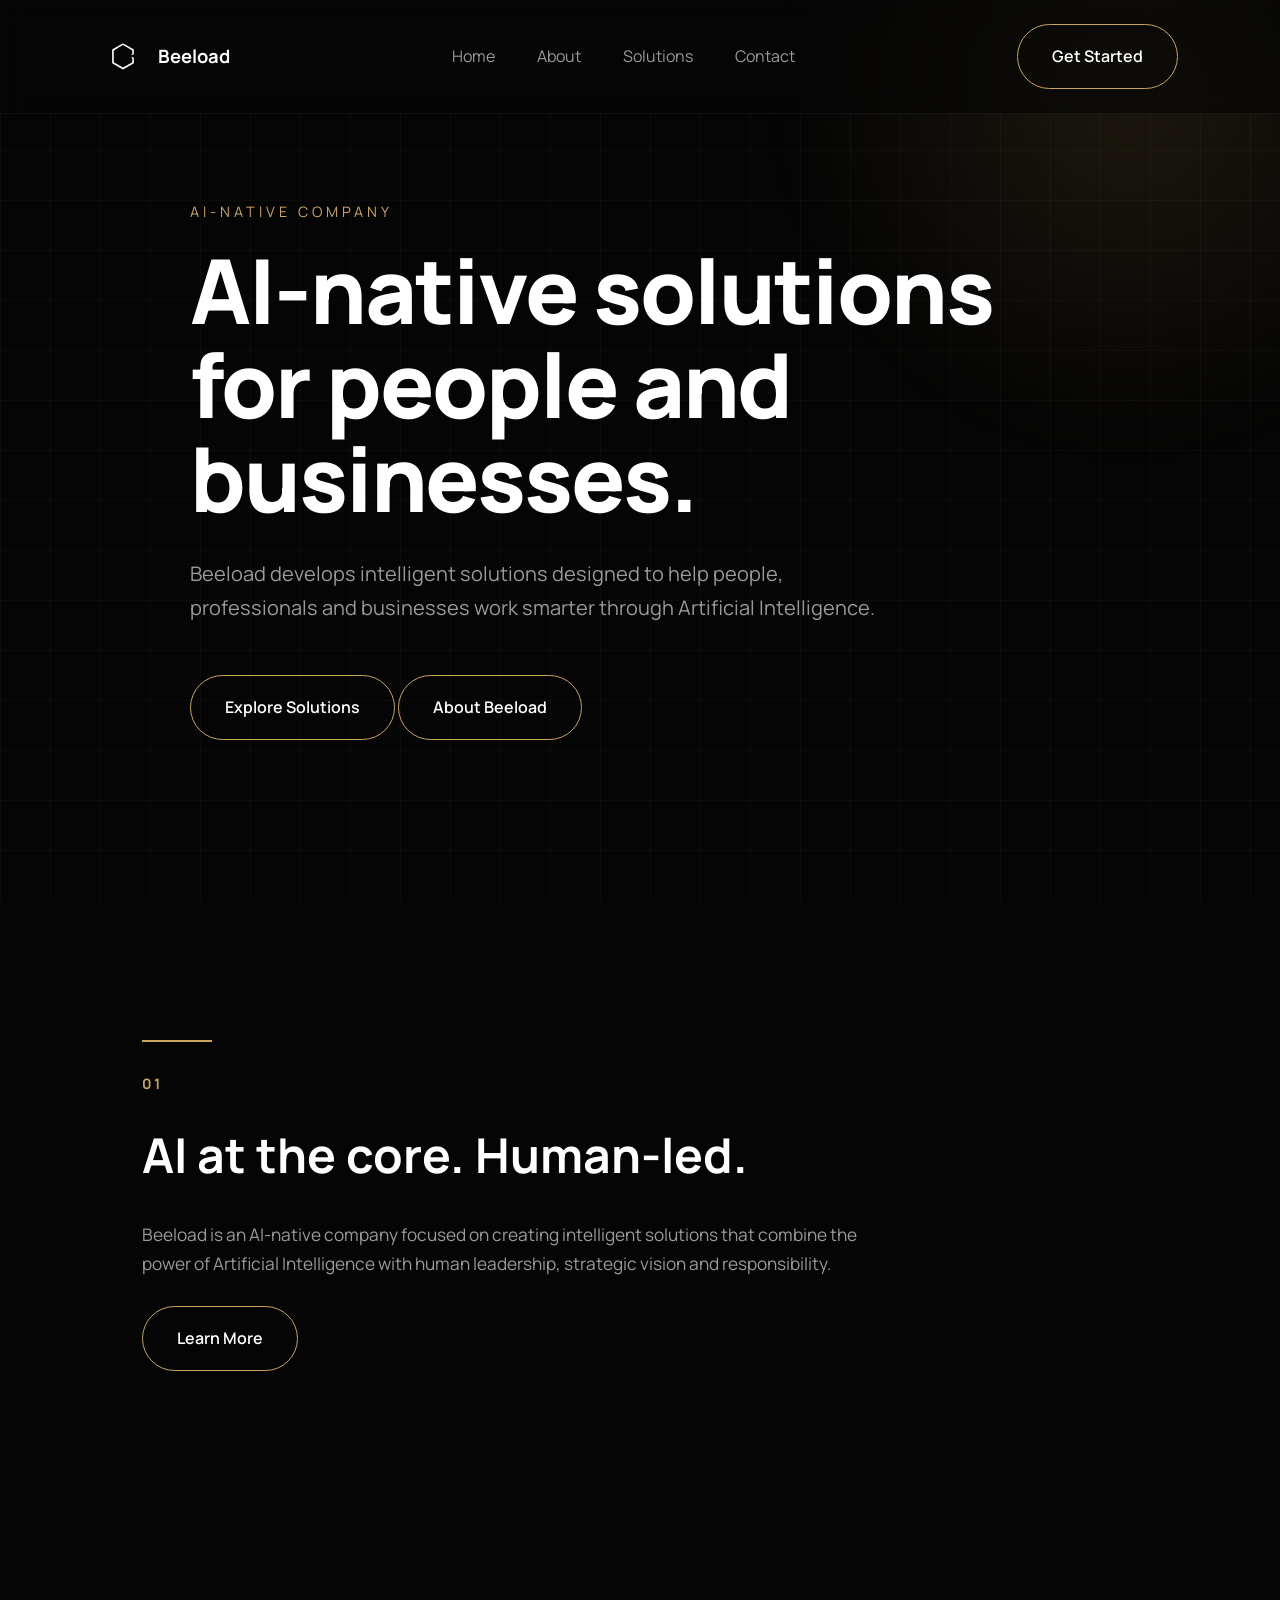
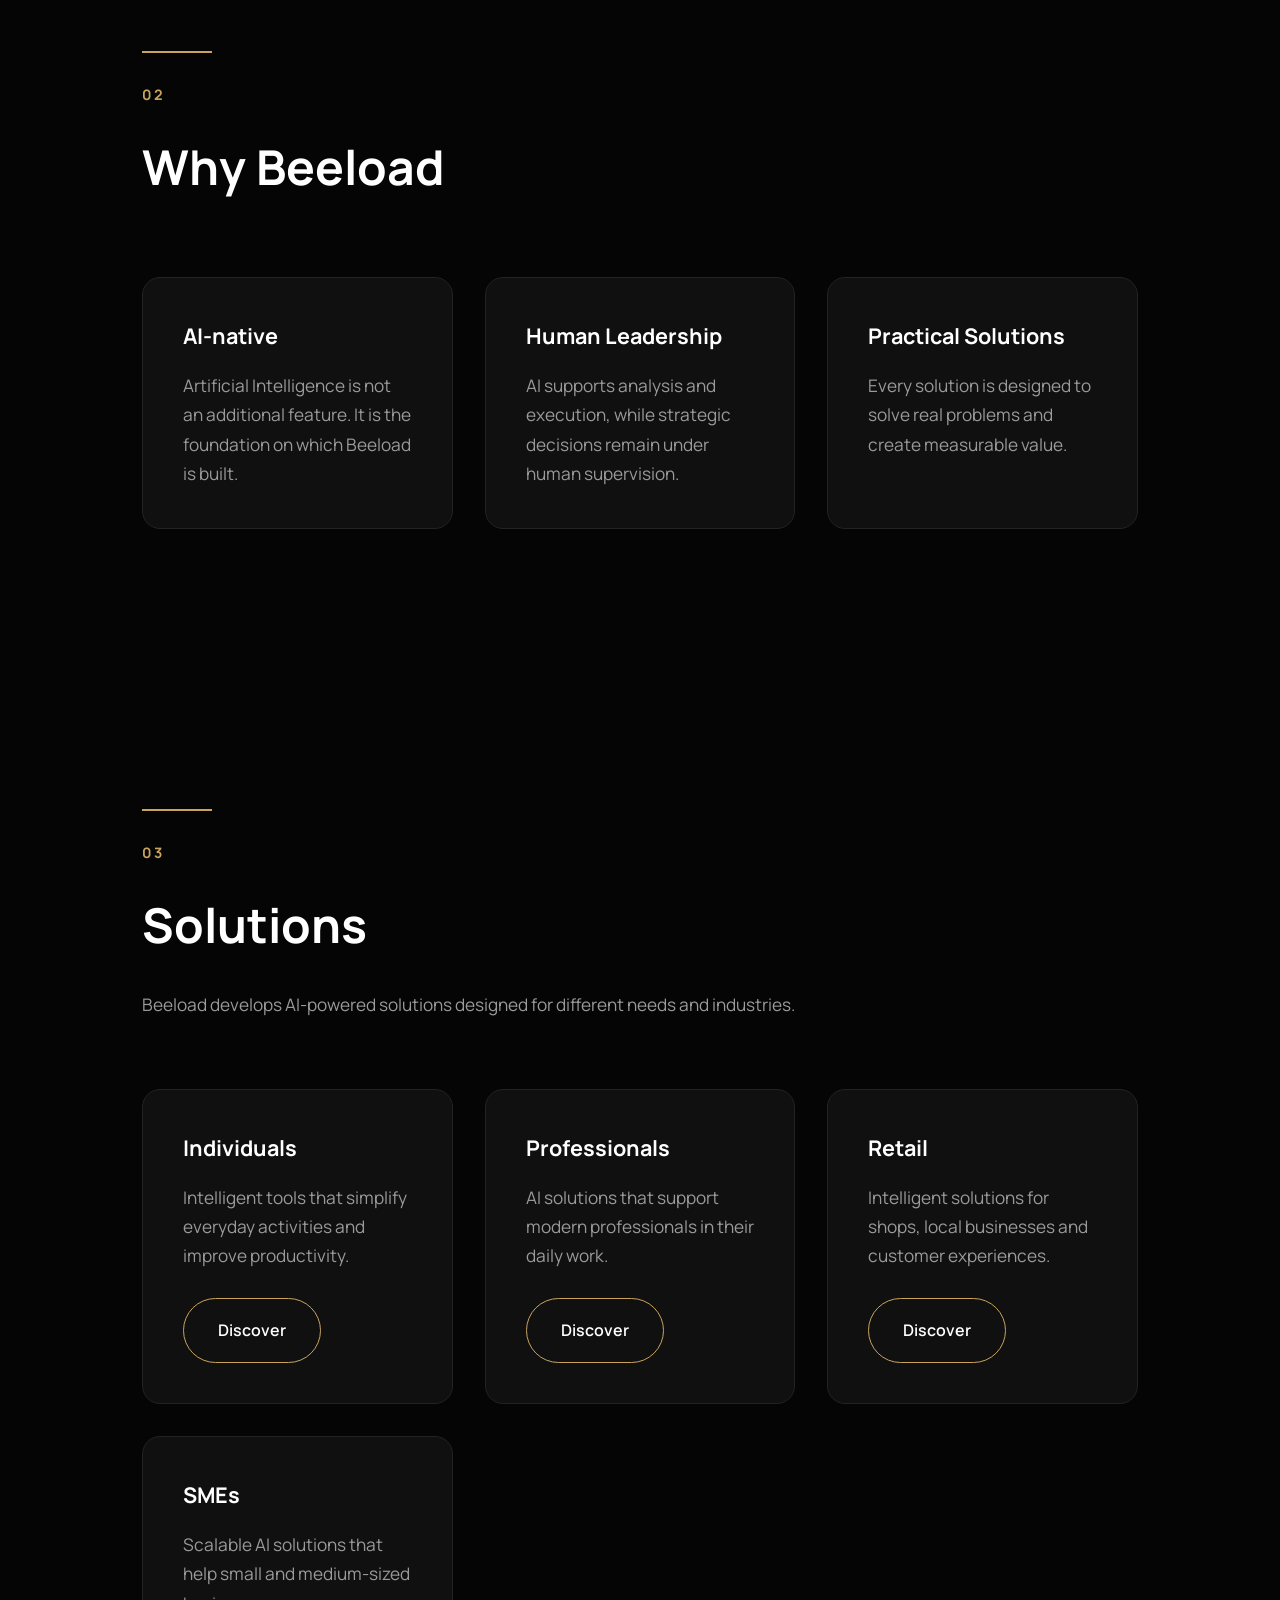
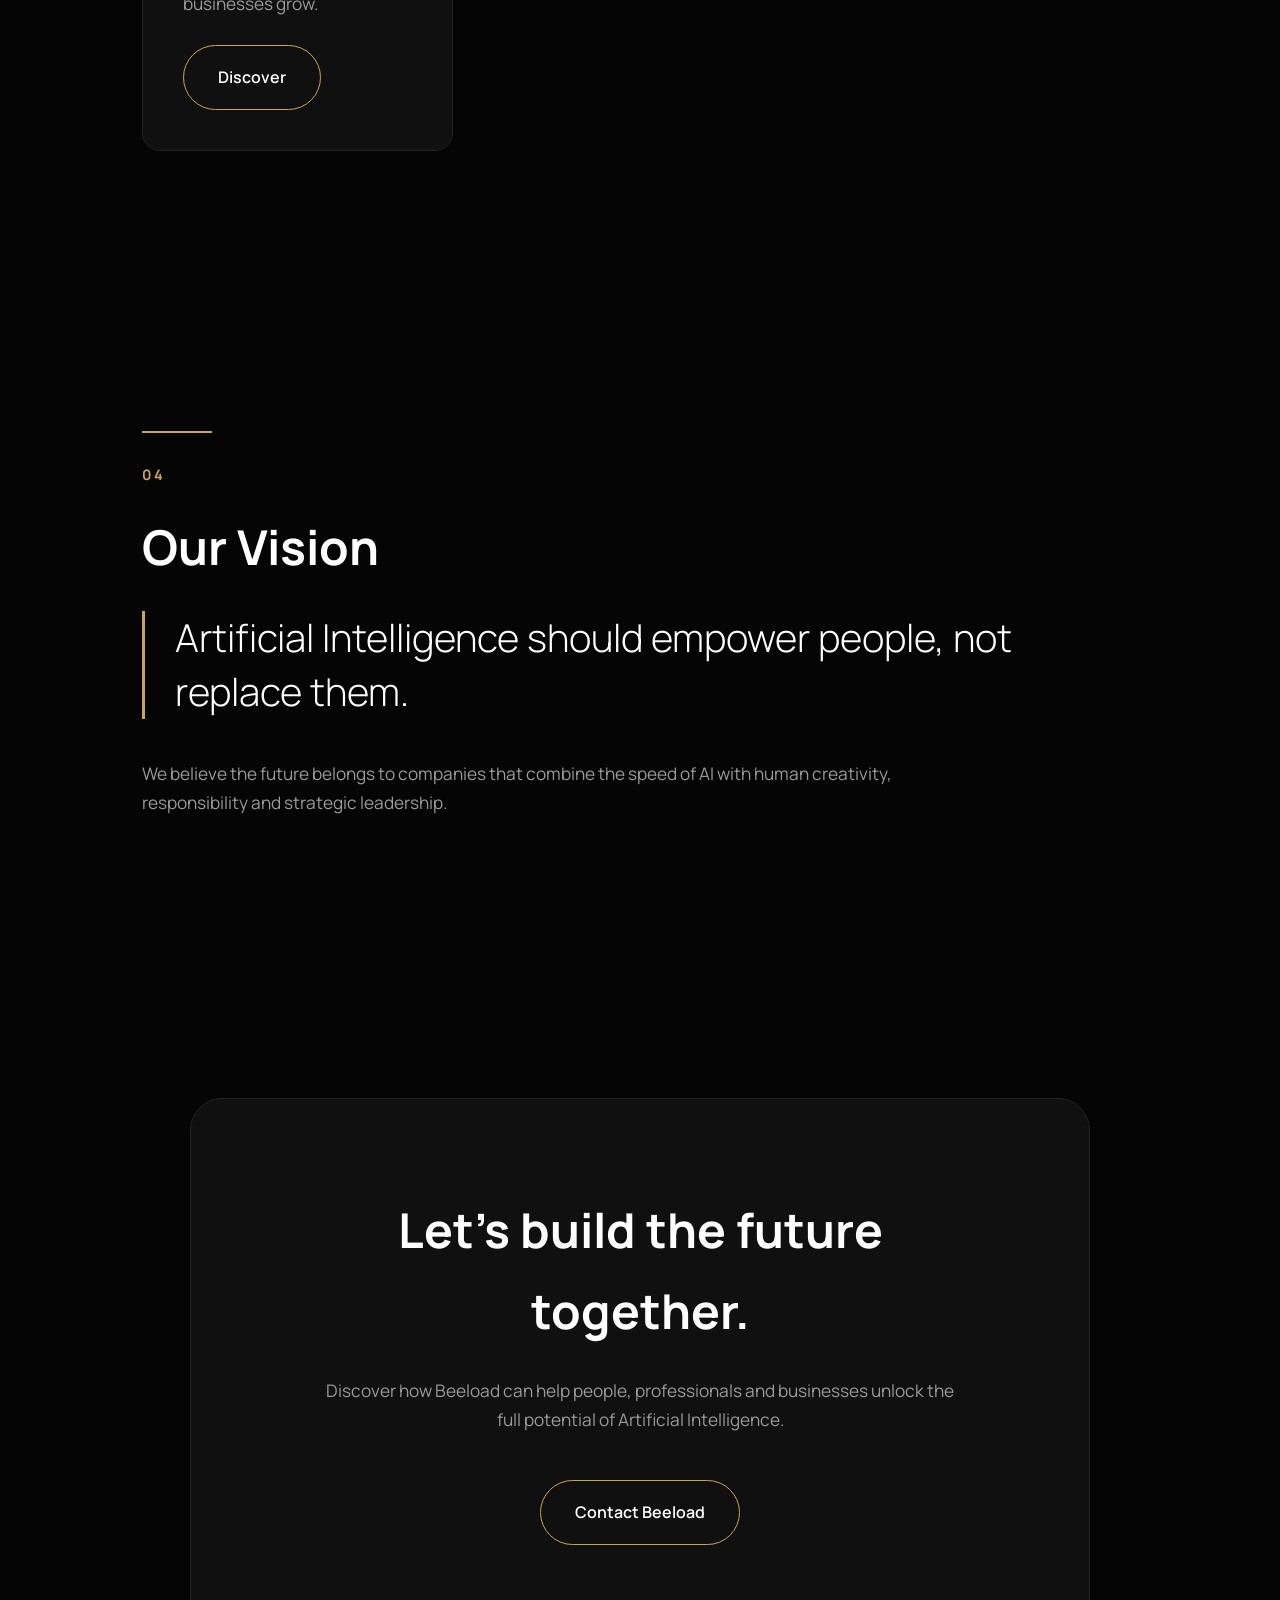
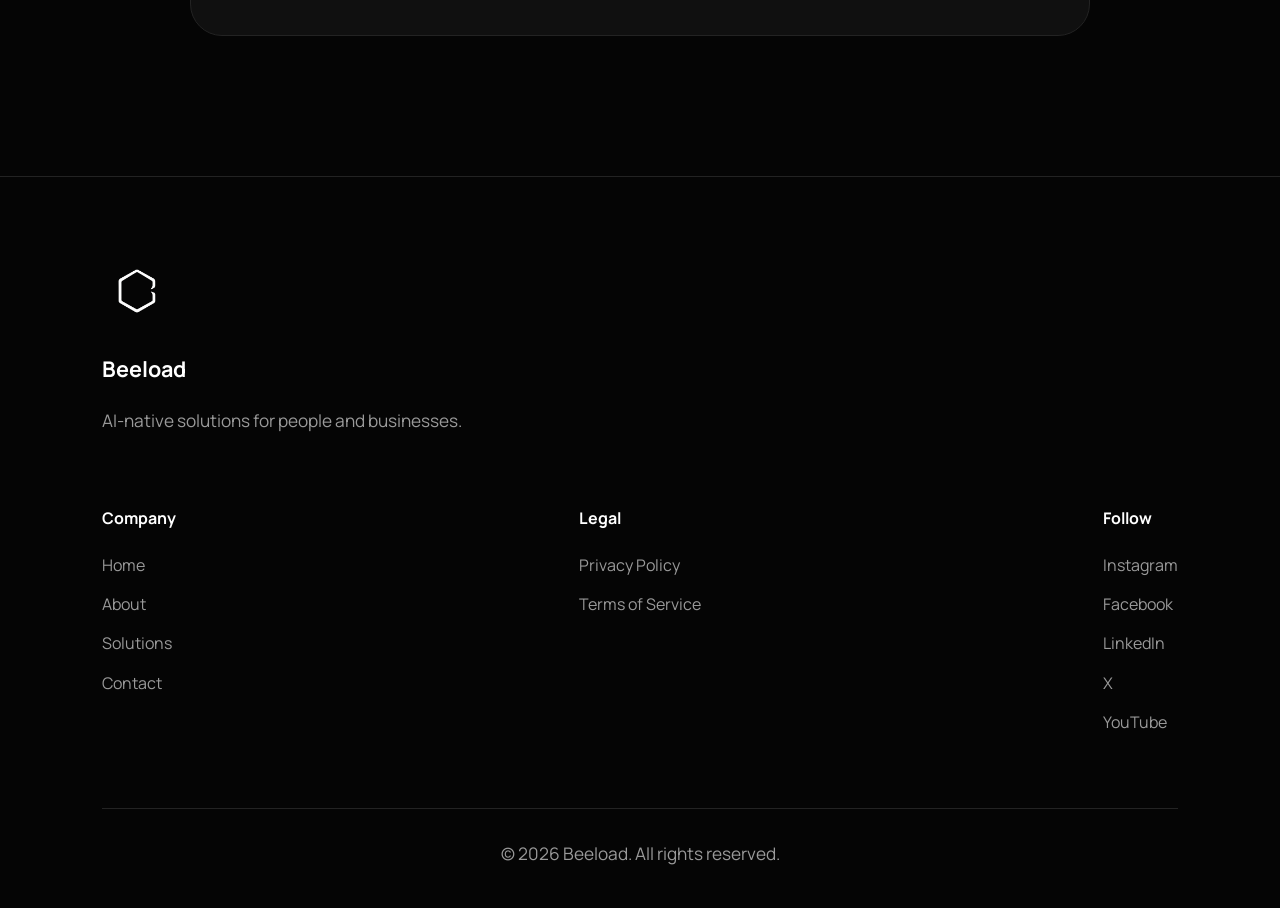
==== index.html @ d4ace478 "Update index.html" ====
<!DOCTYPE html>
<html lang="en">

<head>

<meta charset="UTF-8">

<meta
name="viewport"
content="width=device-width, initial-scale=1.0">

<title>Beeload | AI-native Solutions</title>

<meta
name="description"
content="Beeload is an AI-native company creating intelligent solutions for people and businesses.">

<meta
name="keywords"
content="AI, Artificial Intelligence, Beeload, AI-native, Business, Automation">

<meta
name="author"
content="Beeload">

<meta
name="theme-color"
content="#050505">

<meta
property="og:title"
content="Beeload">

<meta
property="og:description"
content="AI-native solutions for people and businesses.">

<meta
property="og:image"
content="assets/social-preview.png">

<meta
property="og:type"
content="website">

<meta
property="og:url"
content="https://beeload.github.io">

<link
rel="icon"
href="assets/favicon.ico">

<link
rel="apple-touch-icon"
href="assets/apple-touch-icon.png">

<link
rel="manifest"
href="manifest.json">

<link
rel="preconnect"
href="https://fonts.googleapis.com">

<link
rel="preconnect"
href="https://fonts.gstatic.com"
crossorigin>

<link
href="https://fonts.googleapis.com/css2?family=Manrope:wght@300;400;500;600;700;800&display=swap"
rel="stylesheet">

<link
rel="stylesheet"
href="style.css">

</head>

<body>

<div class="background-grid"></div>

<div class="background-glow"></div>

<header>

<nav class="navbar">

<a
href="index.html"
class="brand">

<img
src="assets/logo.png"
alt="Beeload Logo">

<span>Beeload</span>

</a>

<ul class="nav-links">

<li><a href="index.html">Home</a></li>

<li><a href="about.html">About</a></li>

<li><a href="solutions.html">Solutions</a></li>

<li><a href="contact.html">Contact</a></li>

</ul>

<a
href="contact.html"
class="button">

Get Started

</a>

</nav>

</header>

<main>

<section class="hero">

<div class="hero-content">

<p class="eyebrow">

AI-NATIVE COMPANY

</p>

<h1>

AI-native solutions
for people and businesses.

</h1>

<p class="hero-text">

Beeload develops intelligent solutions designed to help people,
professionals and businesses work smarter through Artificial
Intelligence.

</p>

<div class="hero-buttons">

<a
href="solutions.html"
class="button">

Explore Solutions

</a>

<a
href="about.html"
class="button secondary">

About Beeload

</a>

</div>

</div>

</section>

<!-- ===================================================== -->
<!-- ABOUT PREVIEW -->
<!-- ===================================================== -->

<section class="section">

    <div class="section-divider"></div>

    <span class="section-number">

        01

    </span>

    <h2>

        AI at the core.
        Human-led.

    </h2>

    <p>

        Beeload is an AI-native company focused on creating
        intelligent solutions that combine the power of
        Artificial Intelligence with human leadership,
        strategic vision and responsibility.

    </p>

    <br>

    <a
    href="about.html"
    class="button">

        Learn More

    </a>

</section>

<!-- ===================================================== -->
<!-- WHY BEELOAD -->
<!-- ===================================================== -->

<section class="section">

    <div class="section-divider"></div>

    <span class="section-number">

        02

    </span>

    <h2>

        Why Beeload

    </h2>

    <div class="cards">

        <article class="card">

            <h3>

                AI-native

            </h3>

            <p>

                Artificial Intelligence is not an additional
                feature.

                It is the foundation on which Beeload
                is built.

            </p>

        </article>

        <article class="card">

            <h3>

                Human Leadership

            </h3>

            <p>

                AI supports analysis and execution,
                while strategic decisions remain under
                human supervision.

            </p>

        </article>

        <article class="card">

            <h3>

                Practical Solutions

            </h3>

            <p>

                Every solution is designed to solve
                real problems and create measurable
                value.

            </p>

        </article>

    </div>

</section>

<!-- ===================================================== -->
<!-- SOLUTIONS -->
<!-- ===================================================== -->

<section class="section">

    <div class="section-divider"></div>

    <span class="section-number">

        03

    </span>

    <h2>

        Solutions

    </h2>

    <p>

        Beeload develops AI-powered solutions designed
        for different needs and industries.

    </p>

    <div class="cards">

        <article class="card">

            <h3>

                Individuals

            </h3>

            <p>

                Intelligent tools that simplify everyday
                activities and improve productivity.

            </p>

            <br>

            <a
            href="solutions.html"
            class="button">

                Discover

            </a>

        </article>

        <article class="card">

            <h3>

                Professionals

            </h3>

            <p>

                AI solutions that support modern
                professionals in their daily work.

            </p>

            <br>

            <a
            href="solutions.html"
            class="button">

                Discover

            </a>

        </article>

        <article class="card">

            <h3>

                Retail

            </h3>

            <p>

                Intelligent solutions for shops,
                local businesses and customer
                experiences.

            </p>

            <br>

            <a
            href="solutions.html"
            class="button">

                Discover

            </a>

        </article>

        <article class="card">

            <h3>

                SMEs

            </h3>

            <p>

                Scalable AI solutions that help
                small and medium-sized businesses
                grow.

            </p>

            <br>

            <a
            href="solutions.html"
            class="button">

                Discover

            </a>

        </article>

    </div>

</section>

<!-- ===================================================== -->
<!-- VISION -->
<!-- ===================================================== -->

<section class="section">

    <div class="section-divider"></div>

    <span class="section-number">
        04
    </span>

    <h2>
        Our Vision
    </h2>

    <blockquote>

        Artificial Intelligence should empower people,
        not replace them.

    </blockquote>

    <p style="margin-top:40px;">

        We believe the future belongs to companies that combine
        the speed of AI with human creativity, responsibility
        and strategic leadership.

    </p>

</section>

<!-- ===================================================== -->
<!-- CALL TO ACTION -->
<!-- ===================================================== -->

<section class="cta">

    <h2>

        Let's build the future together.

    </h2>

    <p>

        Discover how Beeload can help people,
        professionals and businesses unlock
        the full potential of Artificial Intelligence.

    </p>

    <a
    href="contact.html"
    class="button">

        Contact Beeload

    </a>

</section>

</main>

<!-- ===================================================== -->
<!-- FOOTER -->
<!-- ===================================================== -->

<footer class="footer">

    <div class="footer-brand">

        <img
        src="assets/logo.png"
        alt="Beeload Logo">

        <h3>

            Beeload

        </h3>

        <p>

            AI-native solutions for people and businesses.

        </p>

    </div>

    <div class="footer-links">

        <div>

            <h4>

                Company

            </h4>

            <a href="index.html">Home</a>

            <a href="about.html">About</a>

            <a href="solutions.html">Solutions</a>

            <a href="contact.html">Contact</a>

        </div>

        <div>

            <h4>

                Legal

            </h4>

            <a href="privacy.html">Privacy Policy</a>

            <a href="terms.html">Terms of Service</a>

        </div>

        <div>

            <h4>

                Follow

            </h4>

            <a href="#" target="_blank" rel="noopener noreferrer">Instagram</a>

            <a href="#" target="_blank" rel="noopener noreferrer">Facebook</a>

            <a href="#" target="_blank" rel="noopener noreferrer">LinkedIn</a>

            <a href="#" target="_blank" rel="noopener noreferrer">X</a>

            <a href="#" target="_blank" rel="noopener noreferrer">YouTube</a>

        </div>

    </div>

    <div class="footer-bottom">

        <p>

            © 2026 Beeload. All rights reserved.

        </p>

    </div>

</footer>

<script src="script.js"></script>

</body>

</html>
---- style.css ----
/* =======================================================
   BEELOAD WEBSITE 1.0
   Official Stylesheet
======================================================= */

/* =======================================================
   RESET
======================================================= */

*{
    margin:0;
    padding:0;
    box-sizing:border-box;
}

html{
    scroll-behavior:smooth;
}

body{

    background:#050505;

    color:#FFFFFF;

    font-family:'Manrope',sans-serif;

    overflow-x:hidden;

    line-height:1.7;

}

/* =======================================================
   BRAND COLORS
======================================================= */

:root{

    --black:#050505;

    --surface:#101010;

    --border:#232323;

    --white:#FFFFFF;

    --gray:#9A9A9A;

    --gold:#C8A45D;

    --radius:18px;

    --transition:.35s ease;

    --max-width:1200px;

}

/* =======================================================
   TYPOGRAPHY
======================================================= */

h1{

    font-size:clamp(3rem,7vw,5.8rem);

    line-height:1.05;

    font-weight:800;

    letter-spacing:-2px;

}

h2{

    font-size:clamp(2rem,5vw,3rem);

    margin-bottom:24px;

    font-weight:700;

}

h3{

    font-size:1.35rem;

    margin-bottom:16px;

}

p{

    color:var(--gray);

    font-size:1.08rem;

}

/* =======================================================
   LINKS
======================================================= */

a{

    text-decoration:none;

    color:inherit;

}

/* =======================================================
   IMAGES
======================================================= */

img{

    display:block;

    max-width:100%;

}

/* =======================================================
   BACKGROUND
======================================================= */

.background-grid{

    position:fixed;

    inset:0;

    background-image:

        linear-gradient(rgba(255,255,255,.03) 1px, transparent 1px),

        linear-gradient(90deg, rgba(255,255,255,.03) 1px, transparent 1px);

    background-size:50px 50px;

    z-index:-2;

}

.background-glow{

    position:fixed;

    width:700px;

    height:700px;

    border-radius:50%;

    background:radial-gradient(circle,
    rgba(200,164,93,.12) 0%,
    transparent 70%);

    top:-250px;

    right:-200px;

    z-index:-1;

    filter:blur(30px);

}

/* =======================================================
   NAVBAR
======================================================= */

.navbar{

    position:fixed;

    top:0;

    left:0;

    width:100%;

    display:flex;

    justify-content:space-between;

    align-items:center;

    padding:24px 8%;

    backdrop-filter:blur(14px);

    background:rgba(5,5,5,.60);

    border-bottom:1px solid rgba(255,255,255,.05);

    z-index:999;

}

.brand{

    display:flex;

    align-items:center;

    gap:14px;

    font-size:1.15rem;

    font-weight:700;

}

.brand img{

    width:42px;

}

.nav-links{

    display:flex;

    list-style:none;

    gap:42px;

}

.nav-links a{

    color:var(--gray);

    transition:var(--transition);

}

.nav-links a:hover{

    color:var(--gold);

}

.menu-toggle{

    display:none;

}

/* =======================================================
   HERO
======================================================= */

.hero{

    min-height:100vh;

    display:flex;

    justify-content:center;

    align-items:center;

    padding:160px 8% 120px;

}

.hero-content{

    width:100%;

    max-width:900px;

}

.hero-logo{

    width:110px;

    margin-bottom:45px;

}

.eyebrow{

    color:var(--gold);

    letter-spacing:4px;

    text-transform:uppercase;

    font-size:.9rem;

    margin-bottom:18px;

}

.hero h1{

    max-width:900px;

    margin-bottom:32px;

}

.hero-text{

    max-width:700px;

    font-size:1.25rem;

    margin-bottom:50px;

}

.button{

    display:inline-flex;

    align-items:center;

    justify-content:center;

    padding:18px 34px;

    border:1px solid var(--gold);

    border-radius:999px;

    color:var(--white);

    font-weight:600;

    transition:var(--transition);

}

.button:hover{

    background:var(--gold);

    color:var(--black);

}

/* =======================================================
   MAIN
======================================================= */

main{

    width:100%;

}

/* =======================================================
   SECTIONS
======================================================= */

.section{

    max-width:var(--max-width);

    margin:0 auto;

    padding:140px 8%;

}

.section-divider{

    width:70px;

    height:2px;

    background:var(--gold);

    margin-bottom:28px;

}

.section-number{

    display:inline-block;

    color:var(--gold);

    font-size:.9rem;

    font-weight:700;

    letter-spacing:3px;

    margin-bottom:18px;

}

.section p{

    max-width:760px;

}

/* =======================================================
   CARDS
======================================================= */

.cards{

    display:grid;

    grid-template-columns:repeat(auto-fit,minmax(260px,1fr));

    gap:32px;

    margin-top:70px;

}

.card{

    background:var(--surface);

    border:1px solid var(--border);

    border-radius:var(--radius);

    padding:40px;

    transition:var(--transition);

}

.card:hover{

    transform:translateY(-8px);

    border-color:var(--gold);

    box-shadow:0 20px 45px rgba(0,0,0,.35);

}

.card h3{

    color:var(--white);

}

.card p{

    color:var(--gray);

}

/* =======================================================
   BLOCKQUOTE
======================================================= */

blockquote{

    font-size:clamp(1.8rem,3vw,2.8rem);

    font-weight:300;

    color:var(--white);

    line-height:1.4;

    max-width:900px;

    border-left:3px solid var(--gold);

    padding-left:30px;

}

/* =======================================================
   CTA
======================================================= */

.cta{

    max-width:900px;

    margin:140px auto;

    text-align:center;

    padding:90px 8%;

    background:var(--surface);

    border:1px solid var(--border);

    border-radius:32px;

}

.cta h2{

    margin-bottom:24px;

}

.cta p{

    margin:0 auto 45px;

    max-width:650px;

}

/* =======================================================
   FOOTER
======================================================= */

.footer{

    margin-top:120px;

    border-top:1px solid var(--border);

    padding:80px 8% 40px;

}

.footer-brand{

    max-width:420px;

}

.footer-brand img{

    width:70px;

    margin-bottom:24px;

}

.footer-brand h3{

    margin-bottom:18px;

}

.footer-links{

    display:flex;

    justify-content:space-between;

    gap:60px;

    margin-top:70px;

    flex-wrap:wrap;

}

.footer-links div{

    display:flex;

    flex-direction:column;

}

.footer-links h4{

    color:var(--white);

    margin-bottom:20px;

}

.footer-links a{

    color:var(--gray);

    margin-bottom:12px;

    transition:var(--transition);

}

.footer-links a:hover{

    color:var(--gold);

}

.footer-bottom{

    border-top:1px solid var(--border);

    margin-top:60px;

    padding-top:30px;

    text-align:center;

}

.footer-bottom p{

    color:var(--gray);

}

/* =======================================================
   ANIMATIONS
======================================================= */

@keyframes fadeUp{

    from{

        opacity:0;
        transform:translateY(40px);

    }

    to{

        opacity:1;
        transform:translateY(0);

    }

}

.hero-content,
.section,
.cta,
.footer{

    animation:fadeUp .9s ease both;

}

/* =======================================================
   SCROLLBAR
======================================================= */

::-webkit-scrollbar{

    width:10px;

}

::-webkit-scrollbar-track{

    background:var(--black);

}

::-webkit-scrollbar-thumb{

    background:var(--border);

    border-radius:20px;

}

::-webkit-scrollbar-thumb:hover{

    background:var(--gold);

}

/* =======================================================
   TEXT SELECTION
======================================================= */

::selection{

    background:var(--gold);
    color:var(--black);

}

/* =======================================================
   FOCUS
======================================================= */

a:focus,
button:focus{

    outline:2px solid var(--gold);
    outline-offset:4px;

}

/* =======================================================
   RESPONSIVE
======================================================= */

@media (max-width:992px){

    .navbar{

        padding:20px 6%;

    }

    .hero{

        padding:140px 6% 100px;

    }

    .section{

        padding:110px 6%;

    }

    .cards{

        grid-template-columns:1fr 1fr;

    }

}

@media (max-width:768px){

    .menu-toggle{

        display:block;

        background:none;

        border:none;

        color:var(--white);

        font-size:2rem;

        cursor:pointer;

    }

    .nav-links{

        display:none;

    }

    .hero{

        text-align:center;

    }

    .hero-logo{

        margin:0 auto 40px;

    }

    .hero-text{

        margin-left:auto;
        margin-right:auto;

    }

    .cards{

        grid-template-columns:1fr;

    }

    .footer-links{

        flex-direction:column;

        gap:40px;

    }

}

@media (max-width:480px){

    h1{

        letter-spacing:-1px;

    }

    .button{

        width:100%;

    }

    .cta{

        padding:60px 8%;

        border-radius:22px;

    }

}

/*

.hidden{
    opacity:0;
    transform:translateY(40px);
    transition:all .8s ease;
}

.visible{
    opacity:1;
    transform:translateY(0);
}

.nav-links a.active{
    color:#C8A45D;
}

@media (max-width:768px){

    .nav-links.open{
        display:flex;
        flex-direction:column;
        position:absolute;
        top:80px;
        right:24px;
        background:#101010;
        border:1px solid #232323;
        border-radius:16px;
        padding:20px;
        gap:16px;
        min-width:180px;
    }

} =======================================================
   END OF FILE
======================================================= */
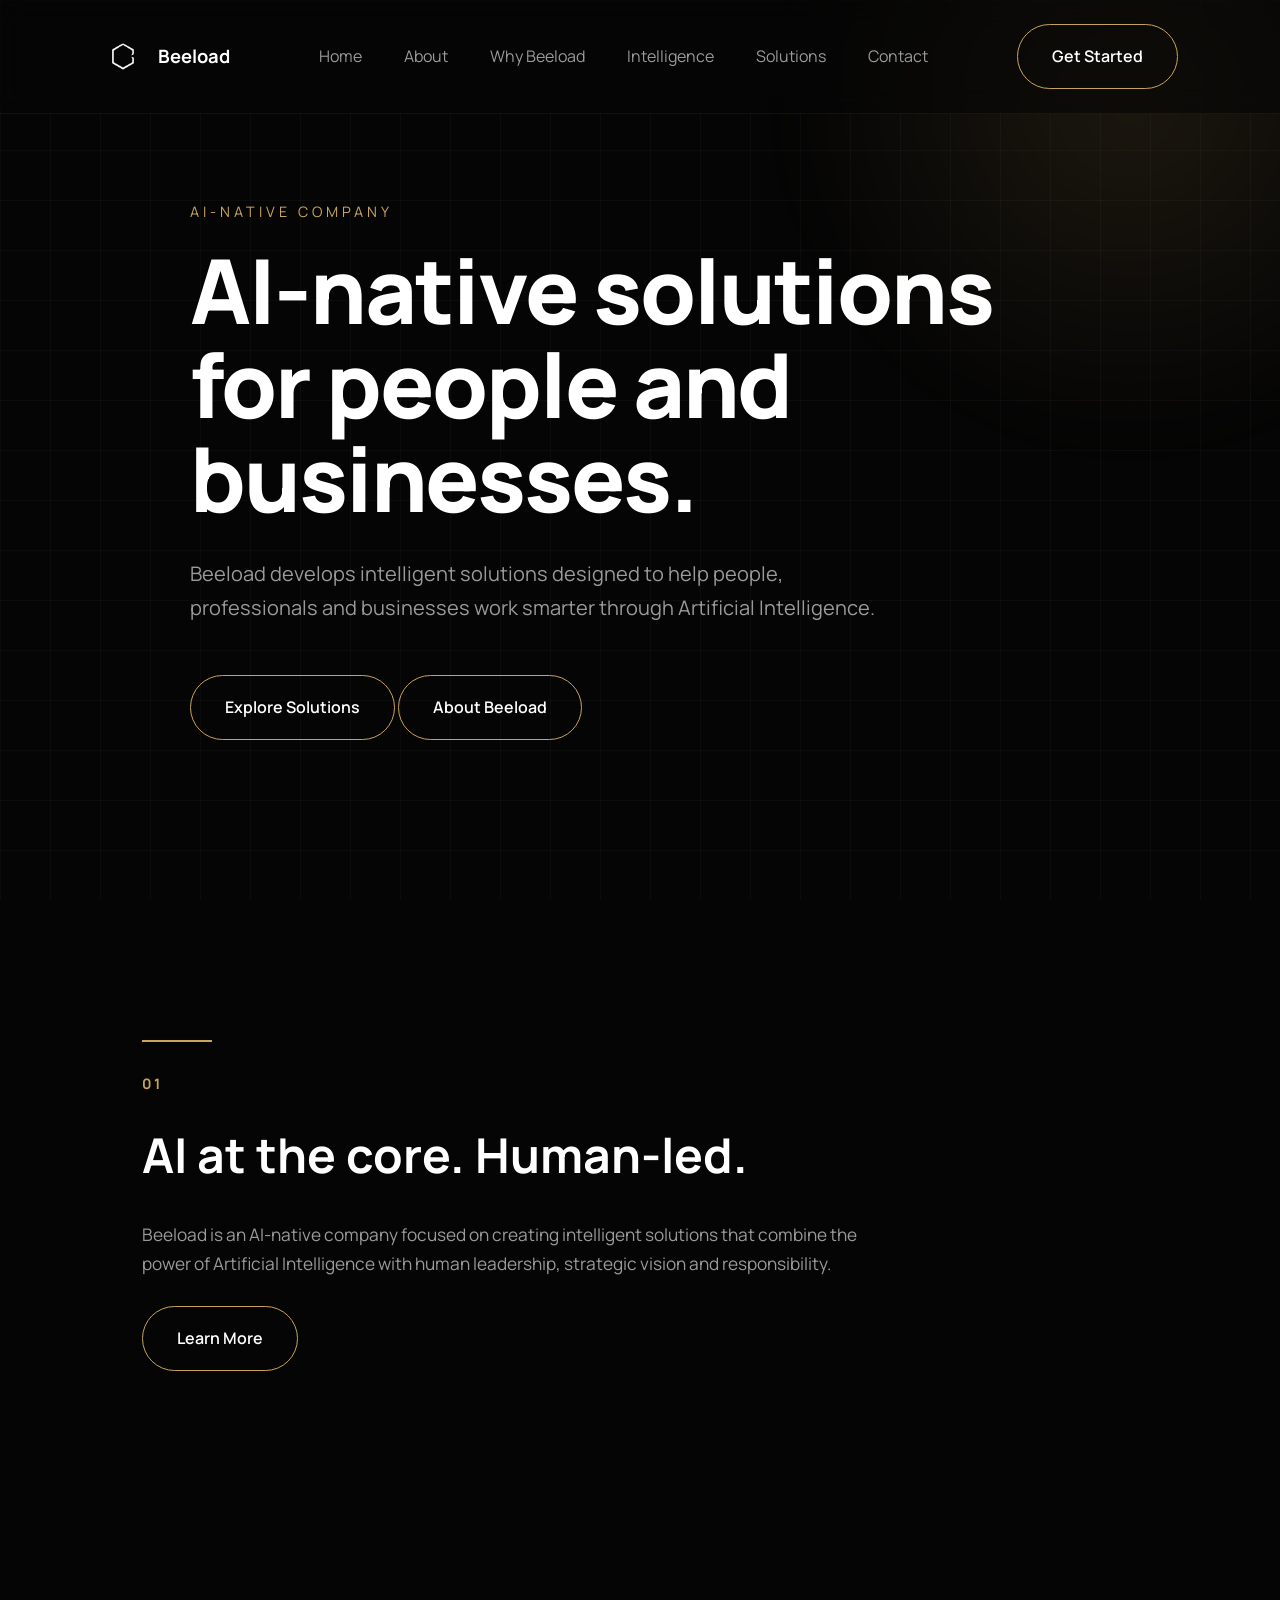
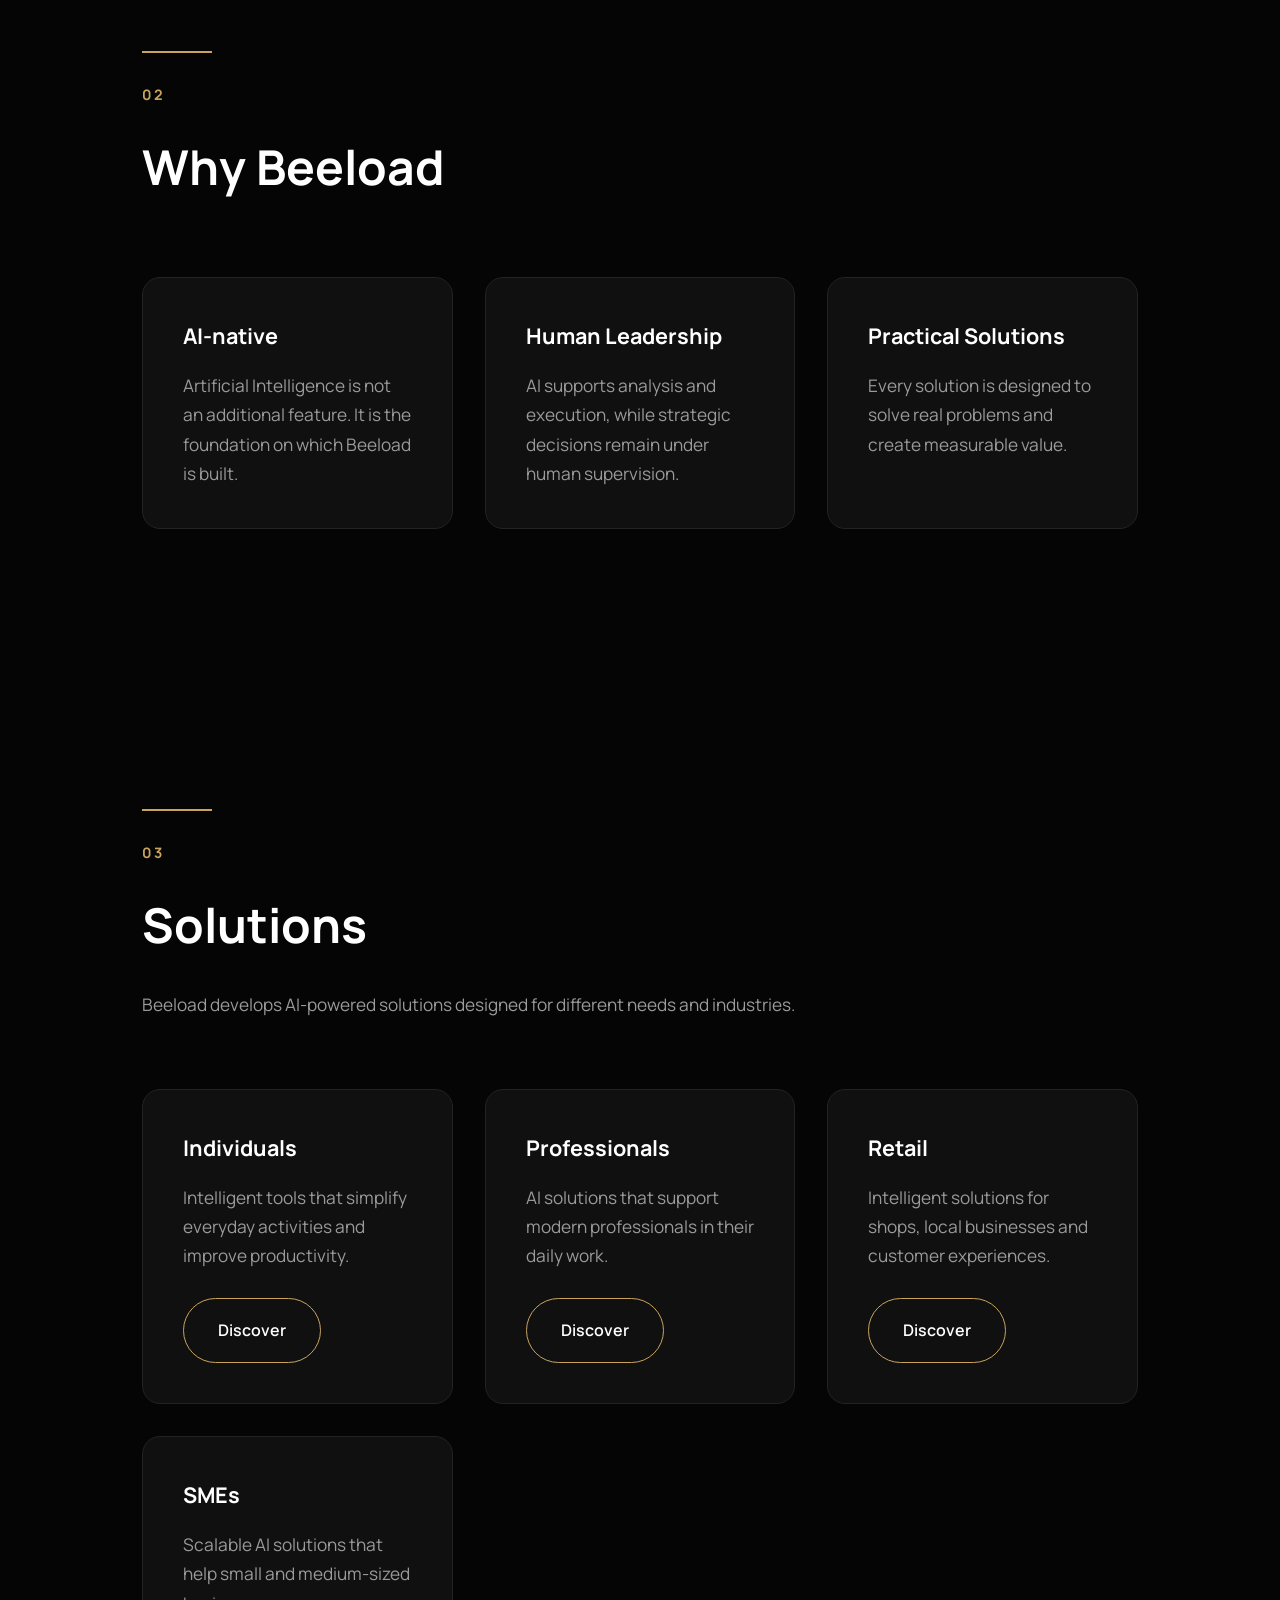
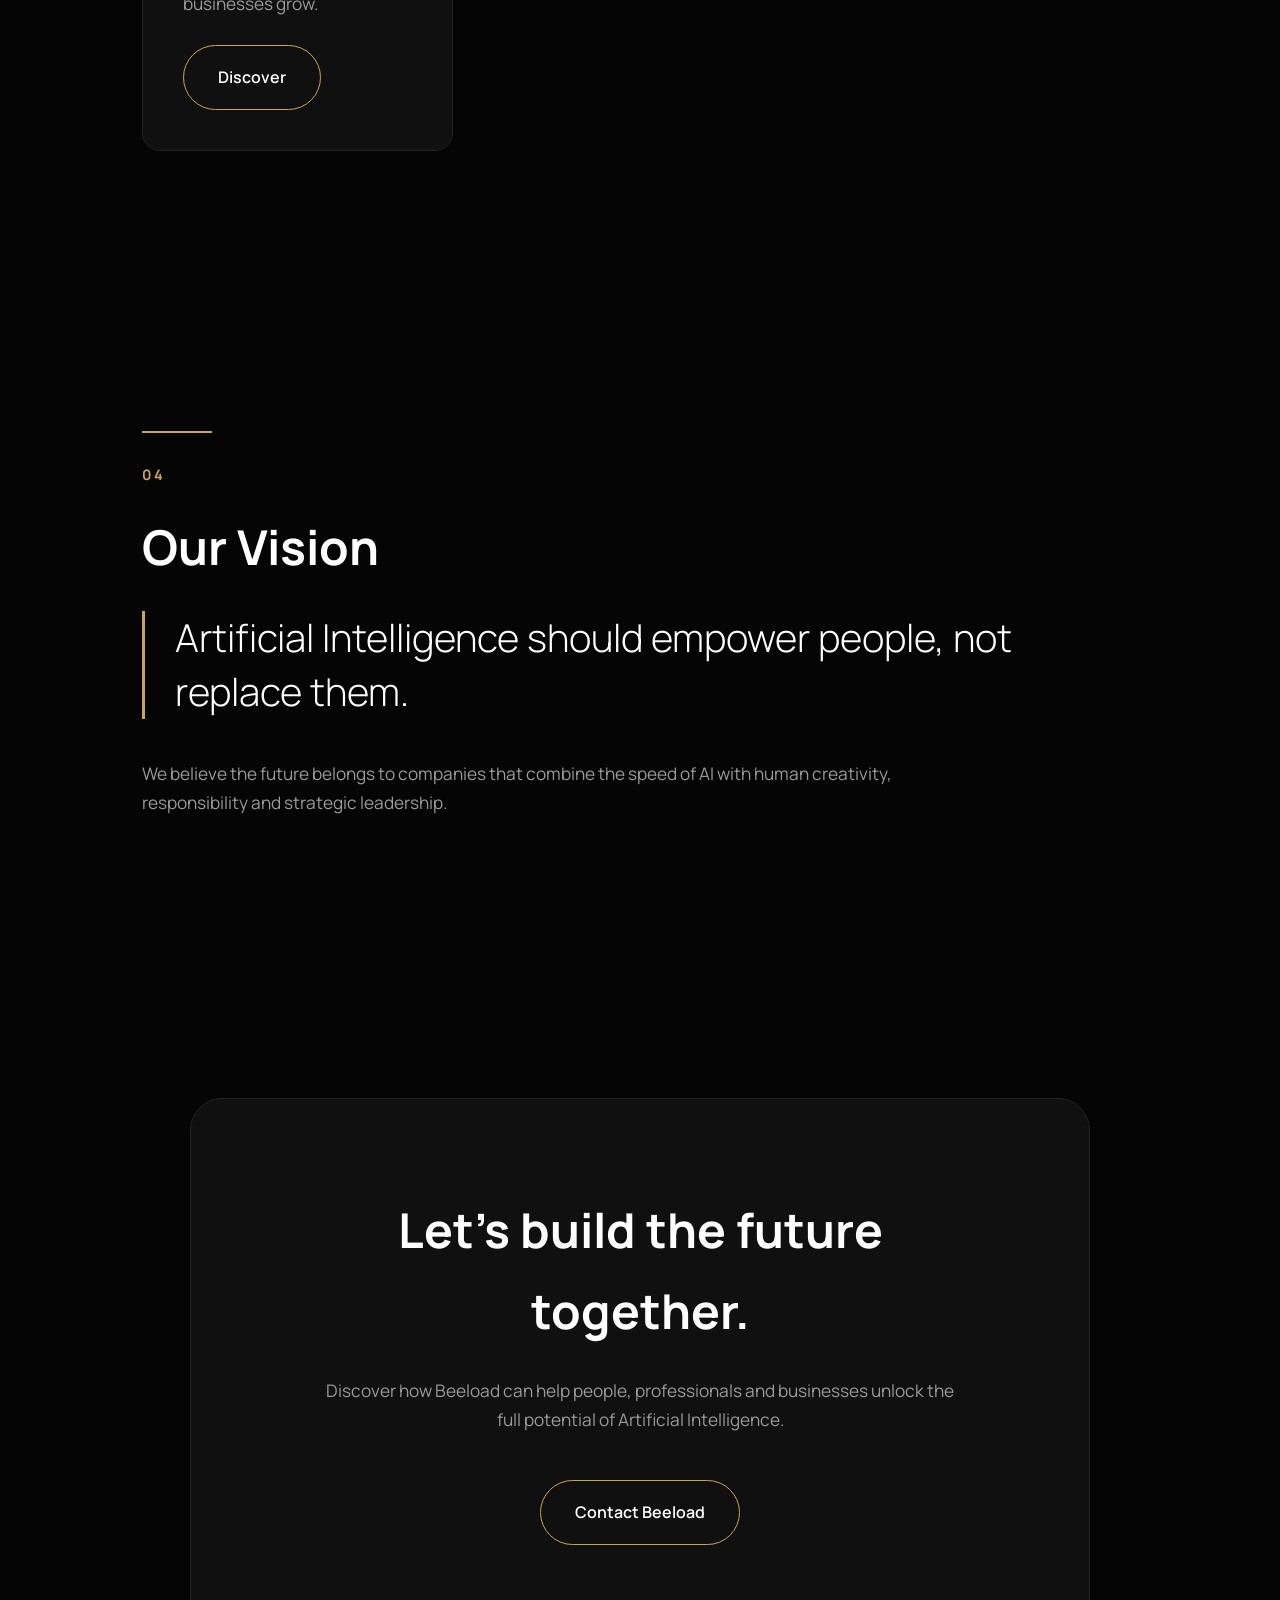
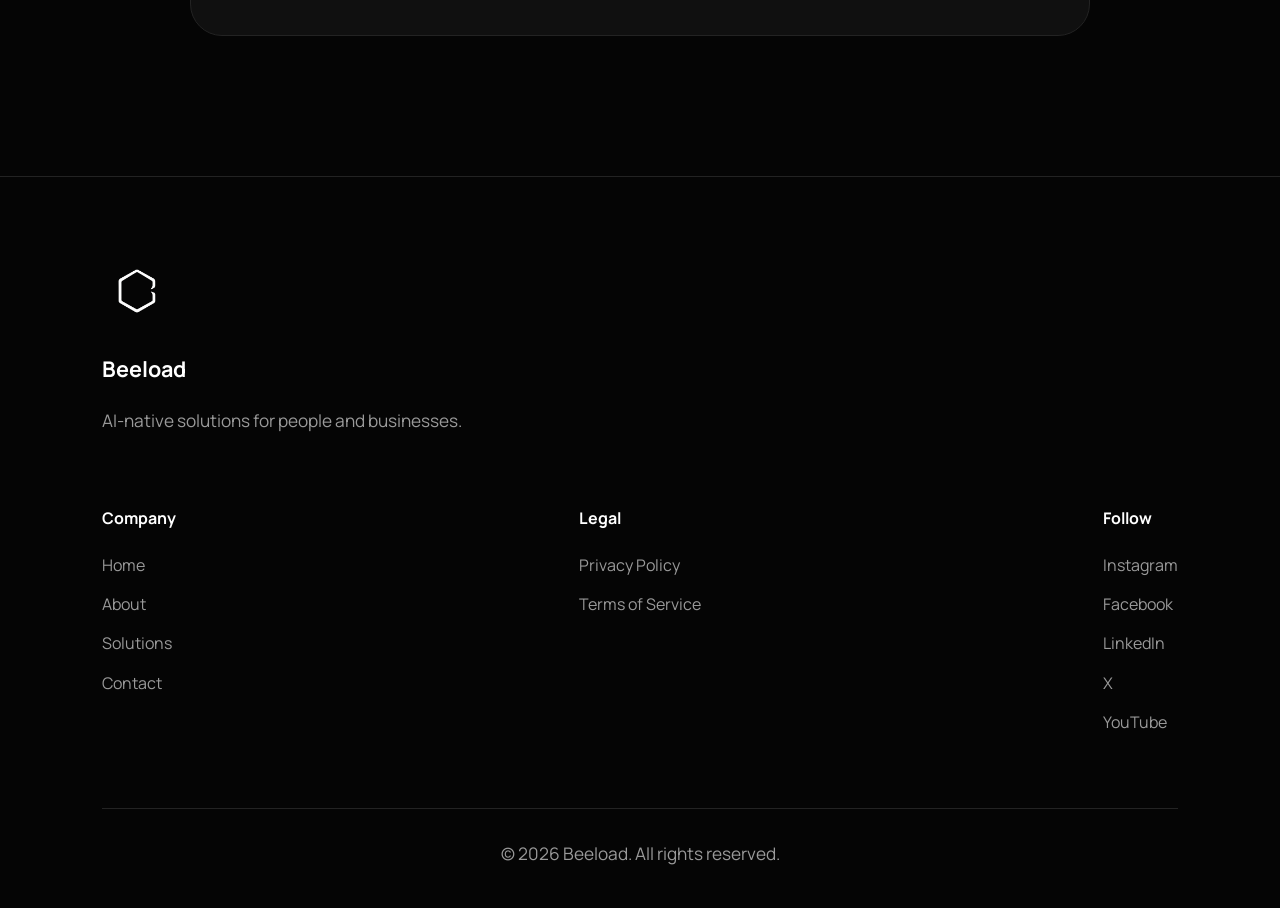
==== commit b02632e3: "Update index.html" ====
--- a/index.html
+++ b/index.html
@@ -102,9 +102,13 @@
 
 <ul class="nav-links">
 
-<li><a href="index.html">Home</a></li>
+<li><a href="index.html" class="active">Home</a></li>
 
 <li><a href="about.html">About</a></li>
+
+<li><a href="why-beeload.html">Why Beeload</a></li>
+
+<li><a href="intelligence.html">Intelligence</a></li>
 
 <li><a href="solutions.html">Solutions</a></li>
 
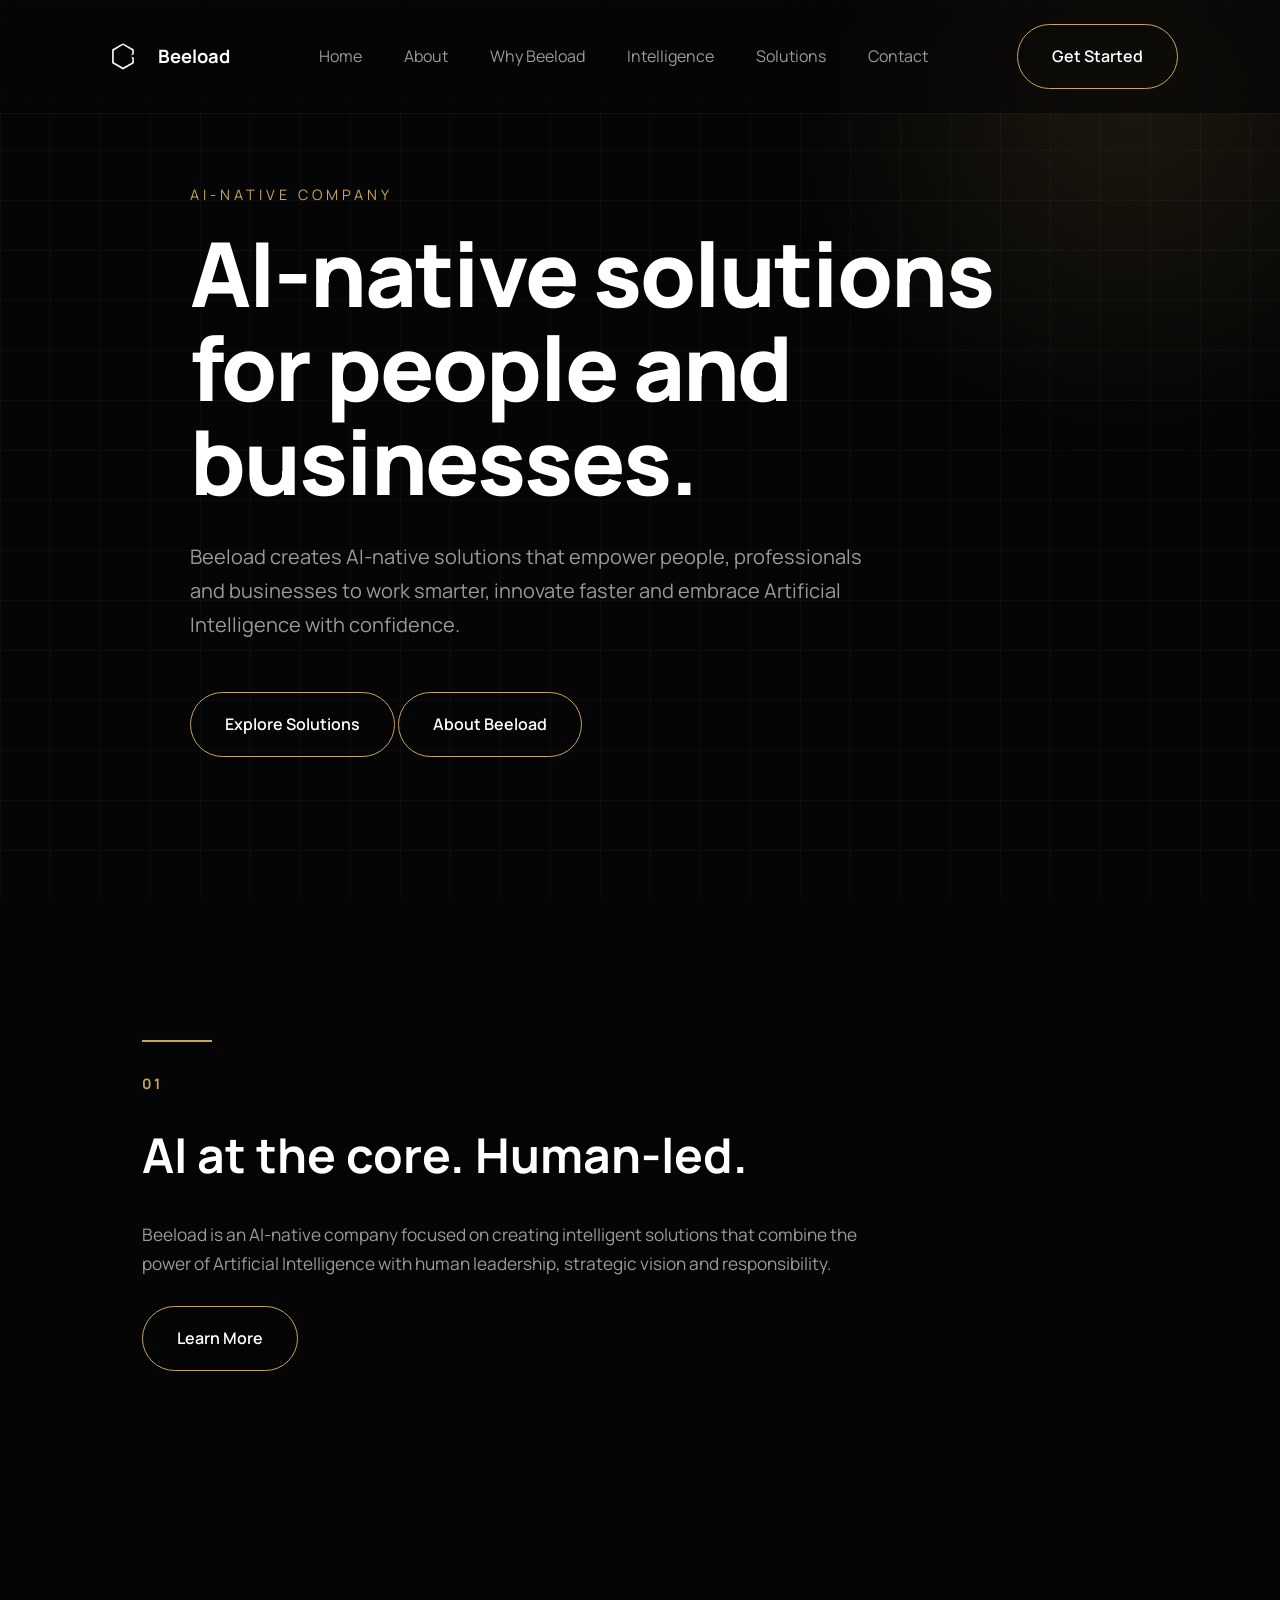
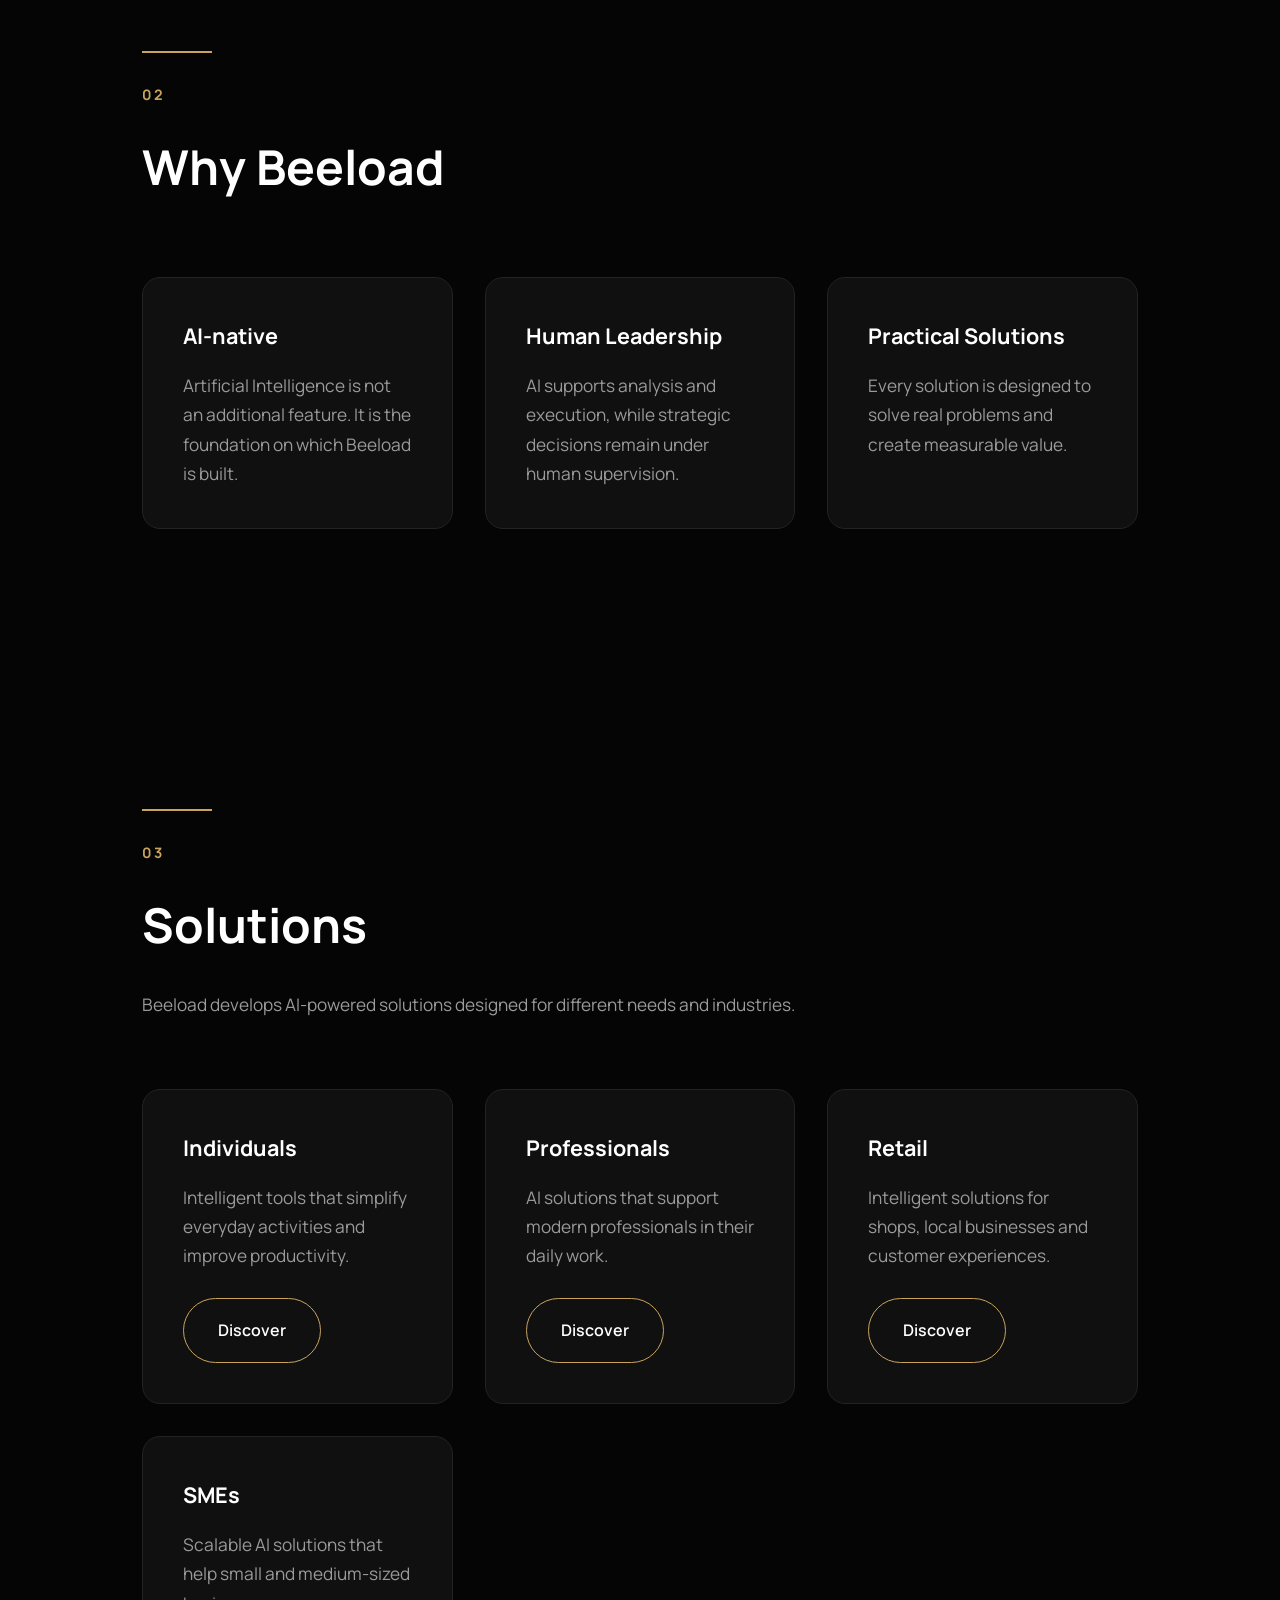
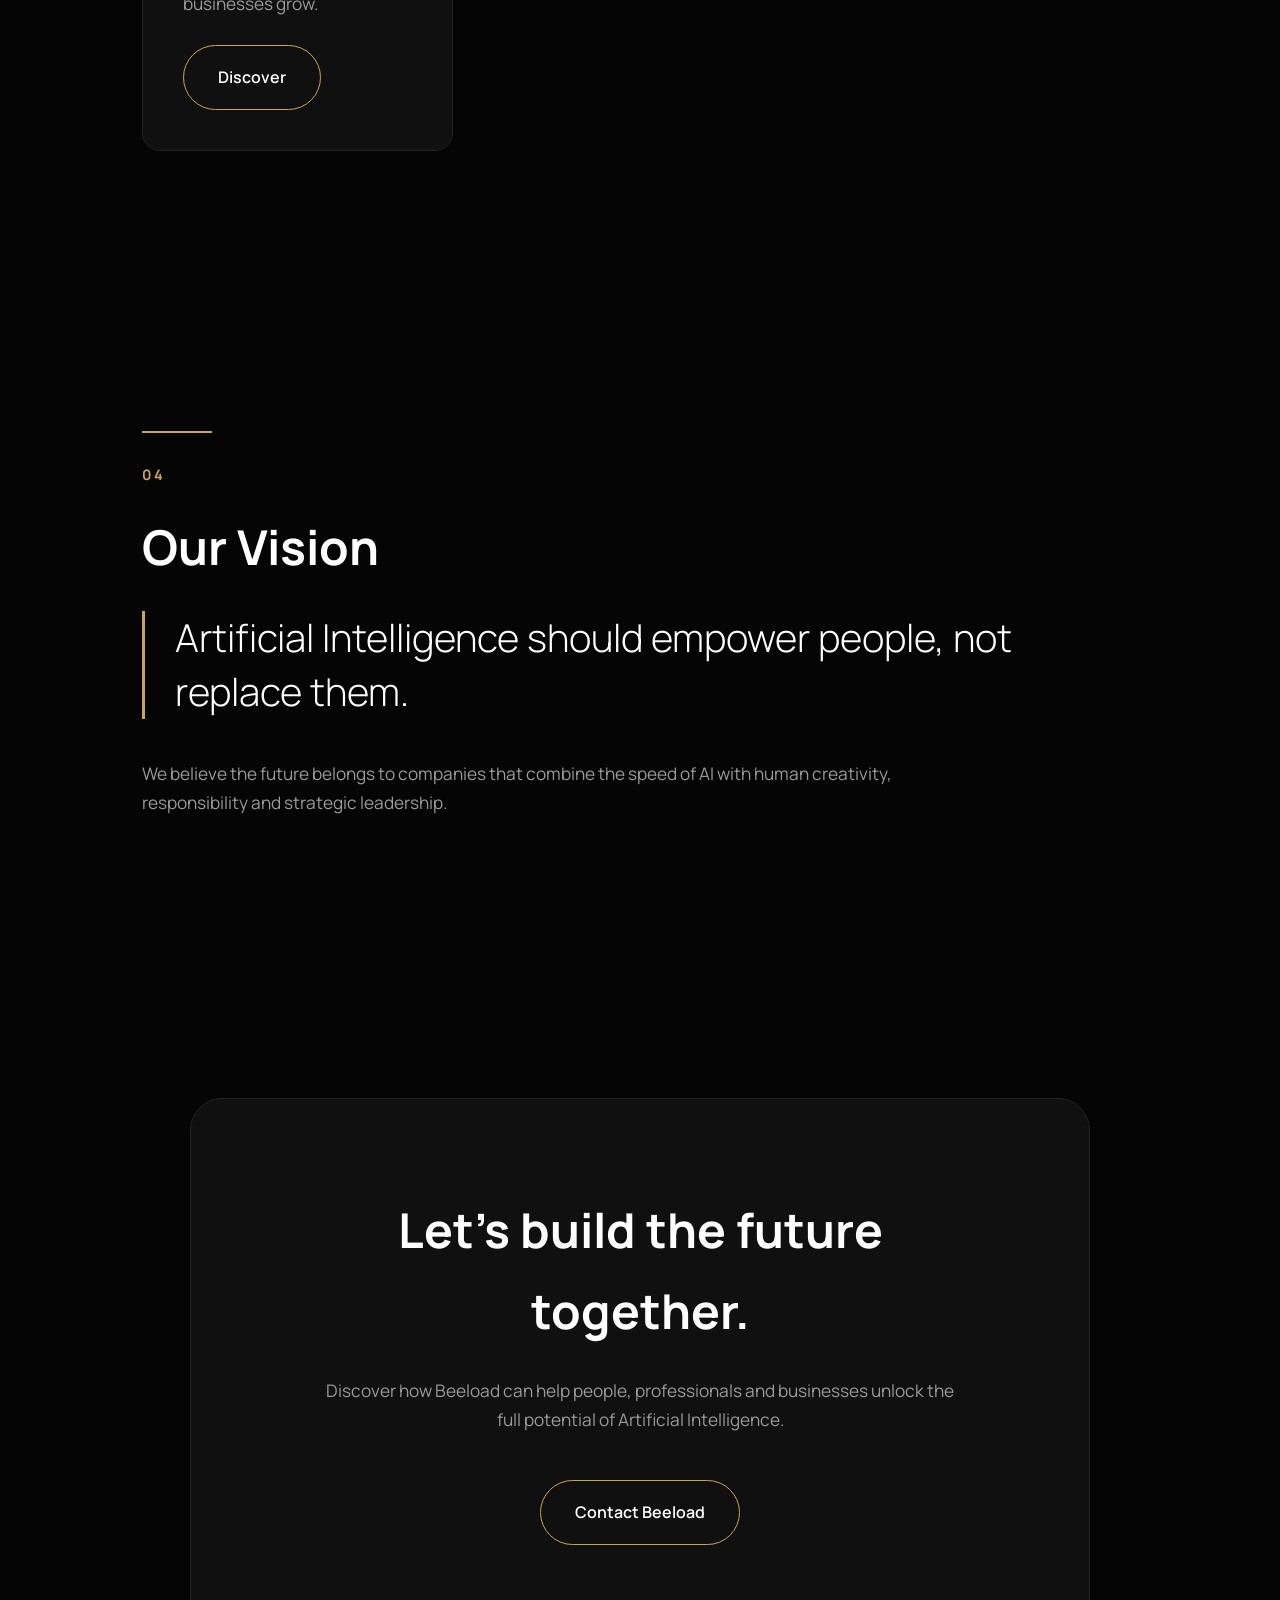
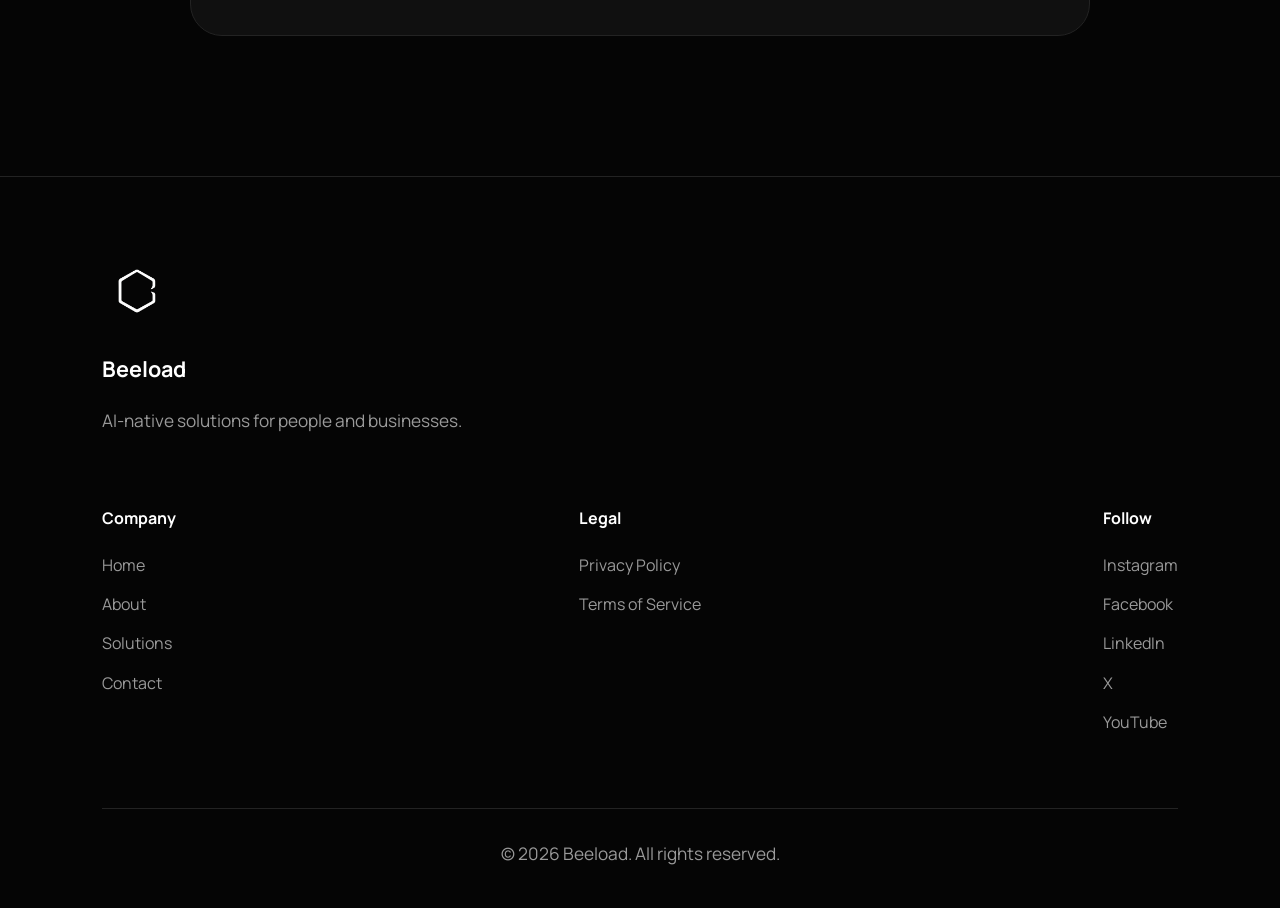
==== commit 99a55d40: "Update index.html" ====
--- a/index.html
+++ b/index.html
@@ -46,6 +46,14 @@
 <meta
 property="og:url"
 content="https://beeload.github.io">
+
+<meta
+property="og:site_name"
+content="Beeload">
+
+<meta
+property="og:locale"
+content="en_US">
 
 <link
 rel="icon"
@@ -90,7 +98,8 @@
 
 <a
 href="index.html"
-class="brand">
+class="brand"
+aria-label="Beeload Home">
 
 <img
 src="assets/logo.png"
@@ -149,9 +158,9 @@
 
 <p class="hero-text">
 
-Beeload develops intelligent solutions designed to help people,
-professionals and businesses work smarter through Artificial
-Intelligence.
+Beeload creates AI-native solutions that empower people,
+professionals and businesses to work smarter, innovate
+faster and embrace Artificial Intelligence with confidence.
 
 </p>
 
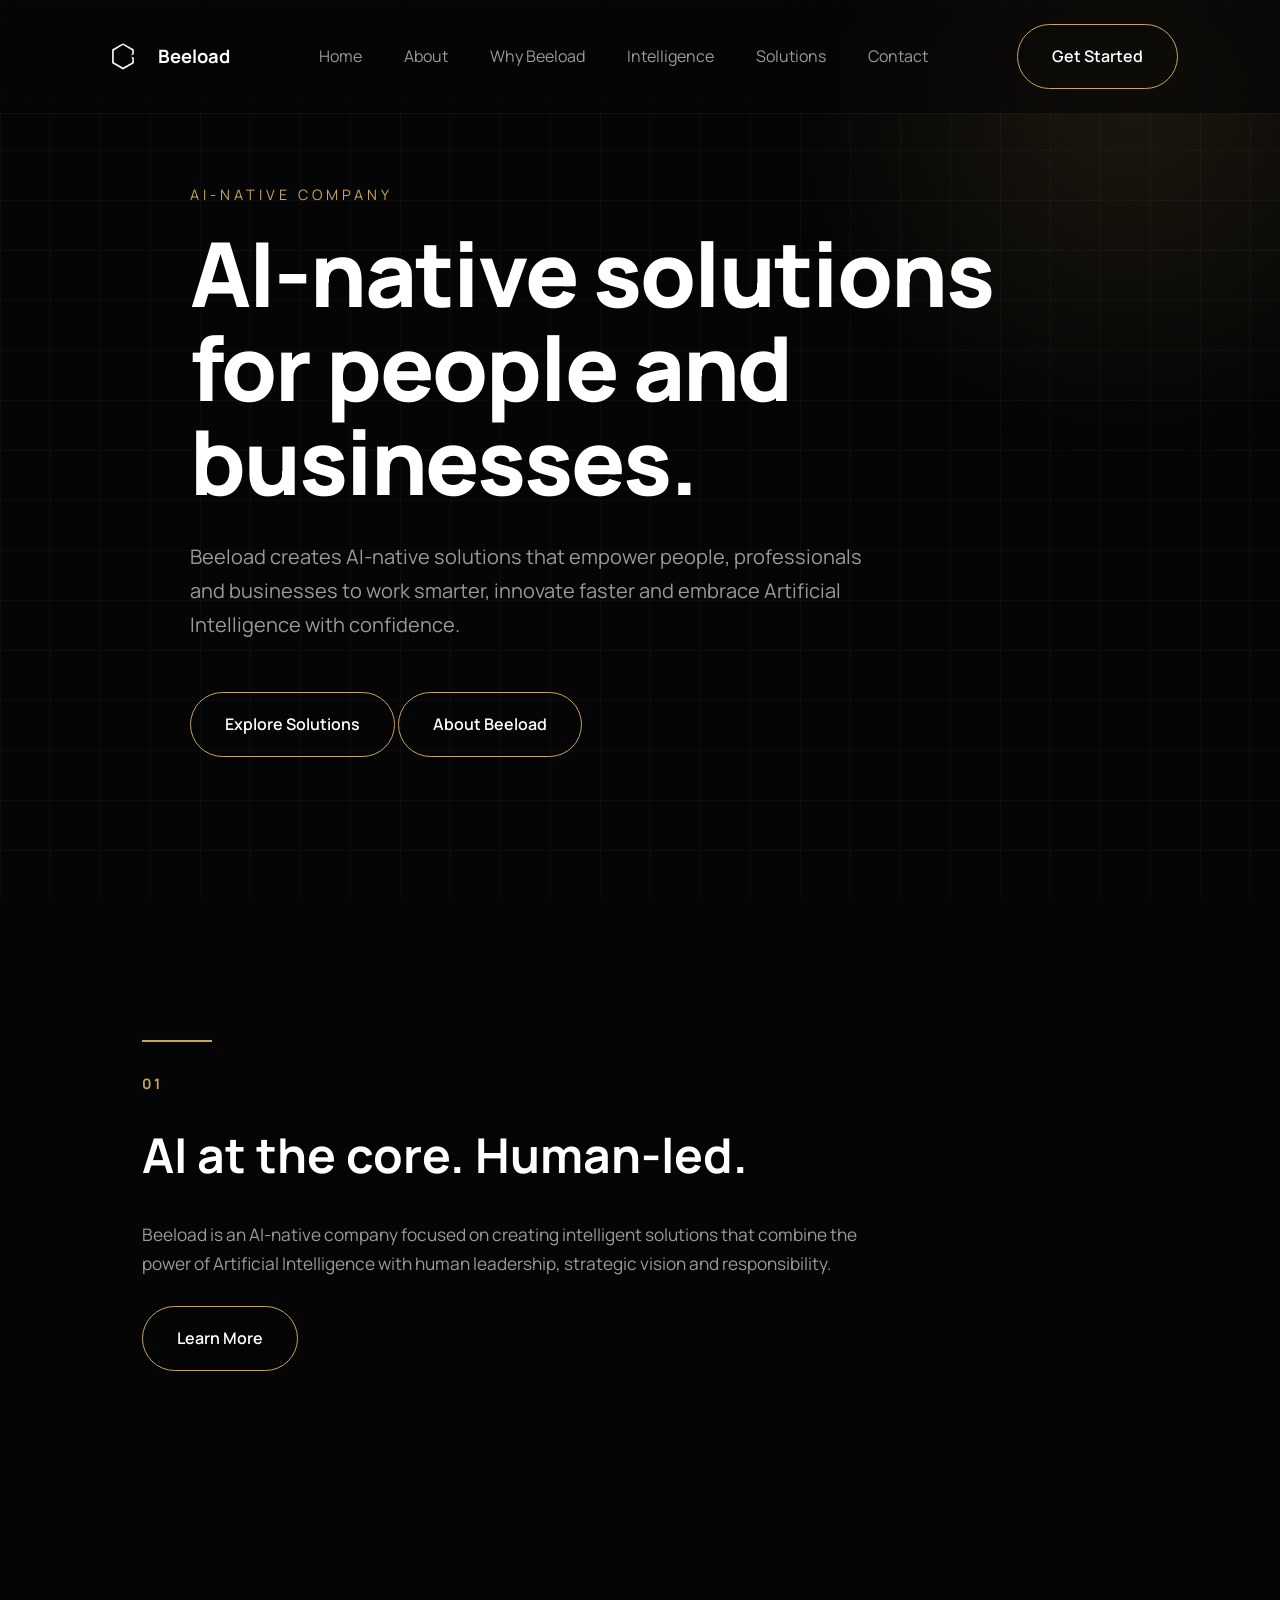
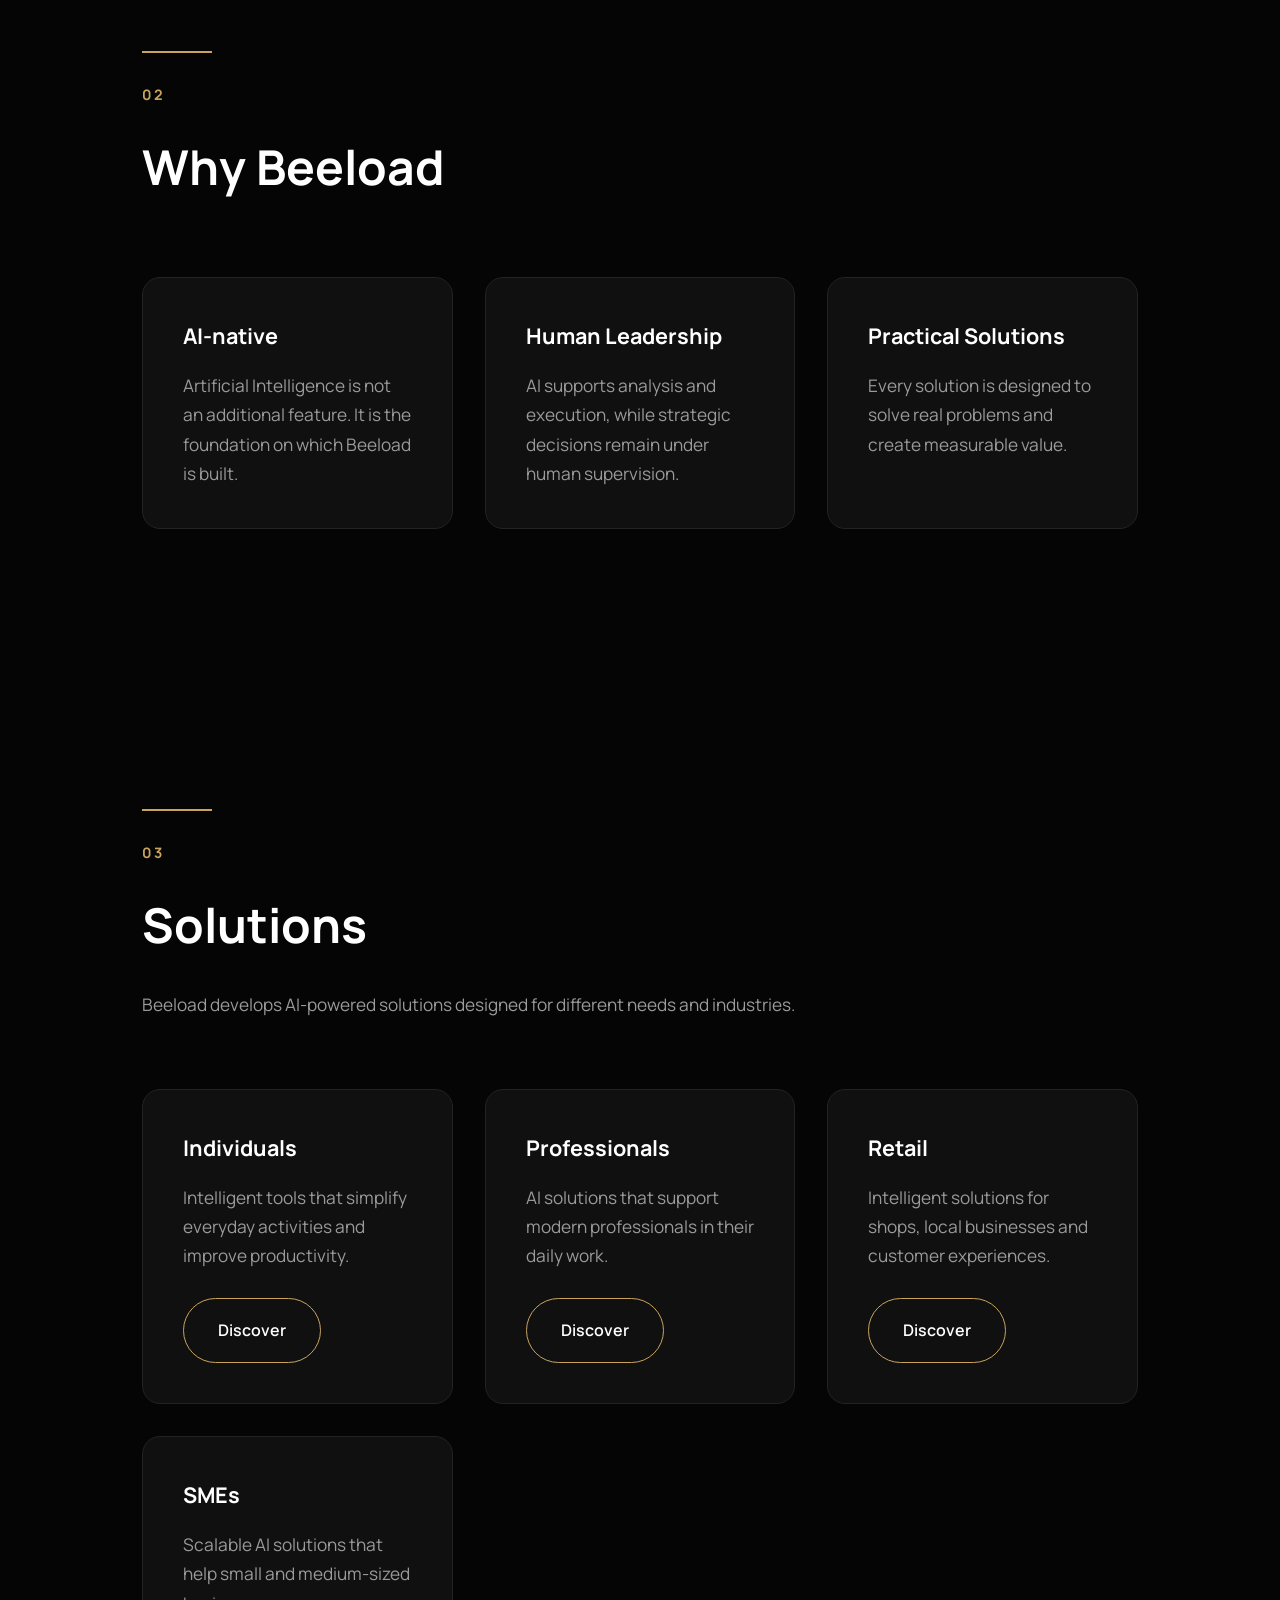
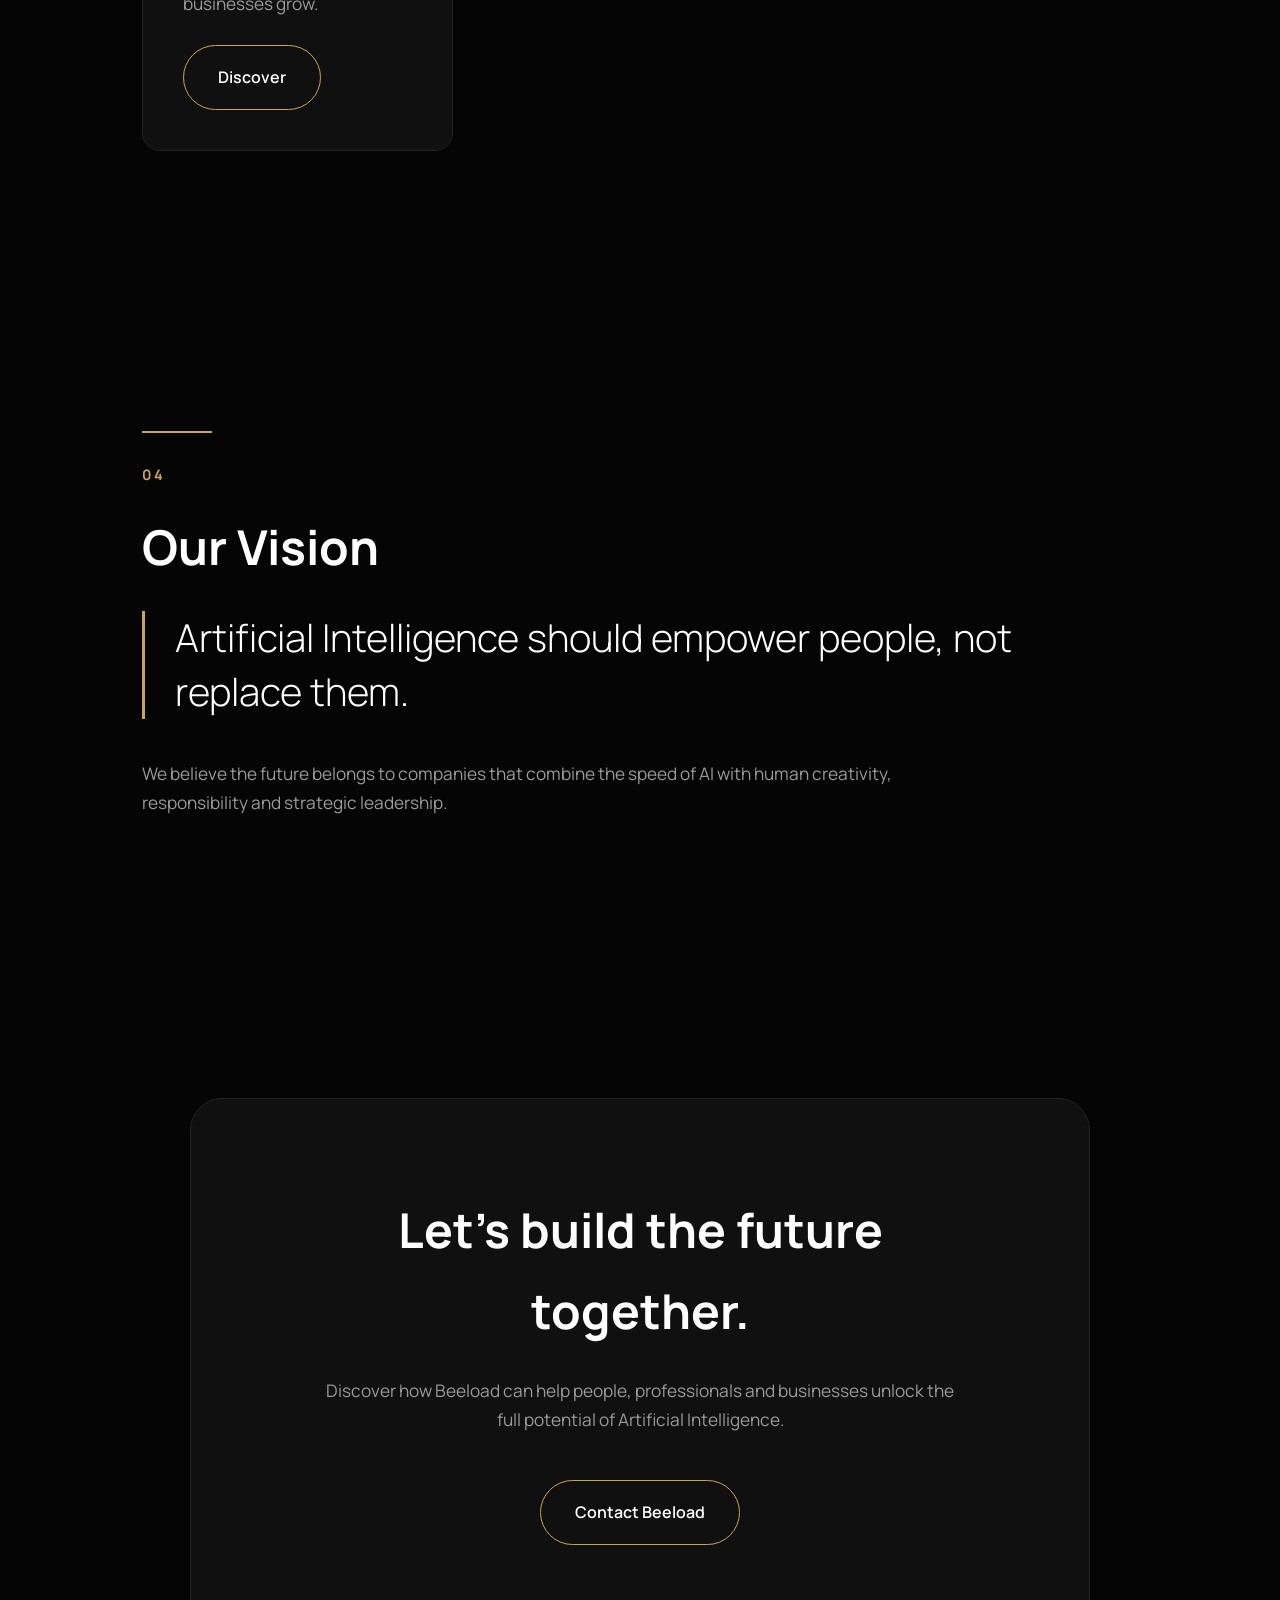
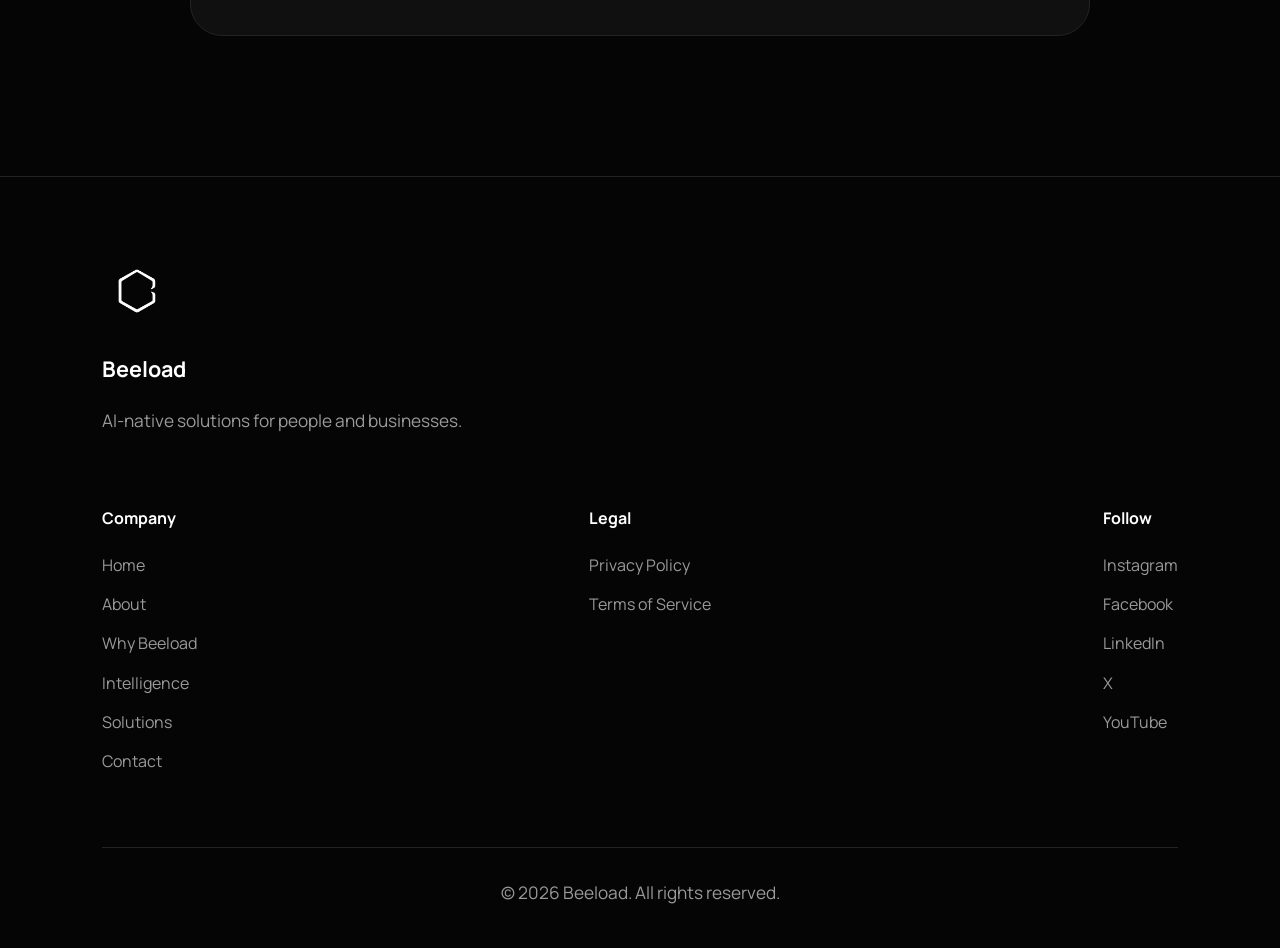
==== commit e4422a94: "Update index.html" ====
--- a/index.html
+++ b/index.html
@@ -560,6 +560,10 @@
 
             <a href="about.html">About</a>
 
+<a href="why-beeload.html">Why Beeload</a>
+
+<a href="intelligence.html">Intelligence</a>
+
             <a href="solutions.html">Solutions</a>
 
             <a href="contact.html">Contact</a>
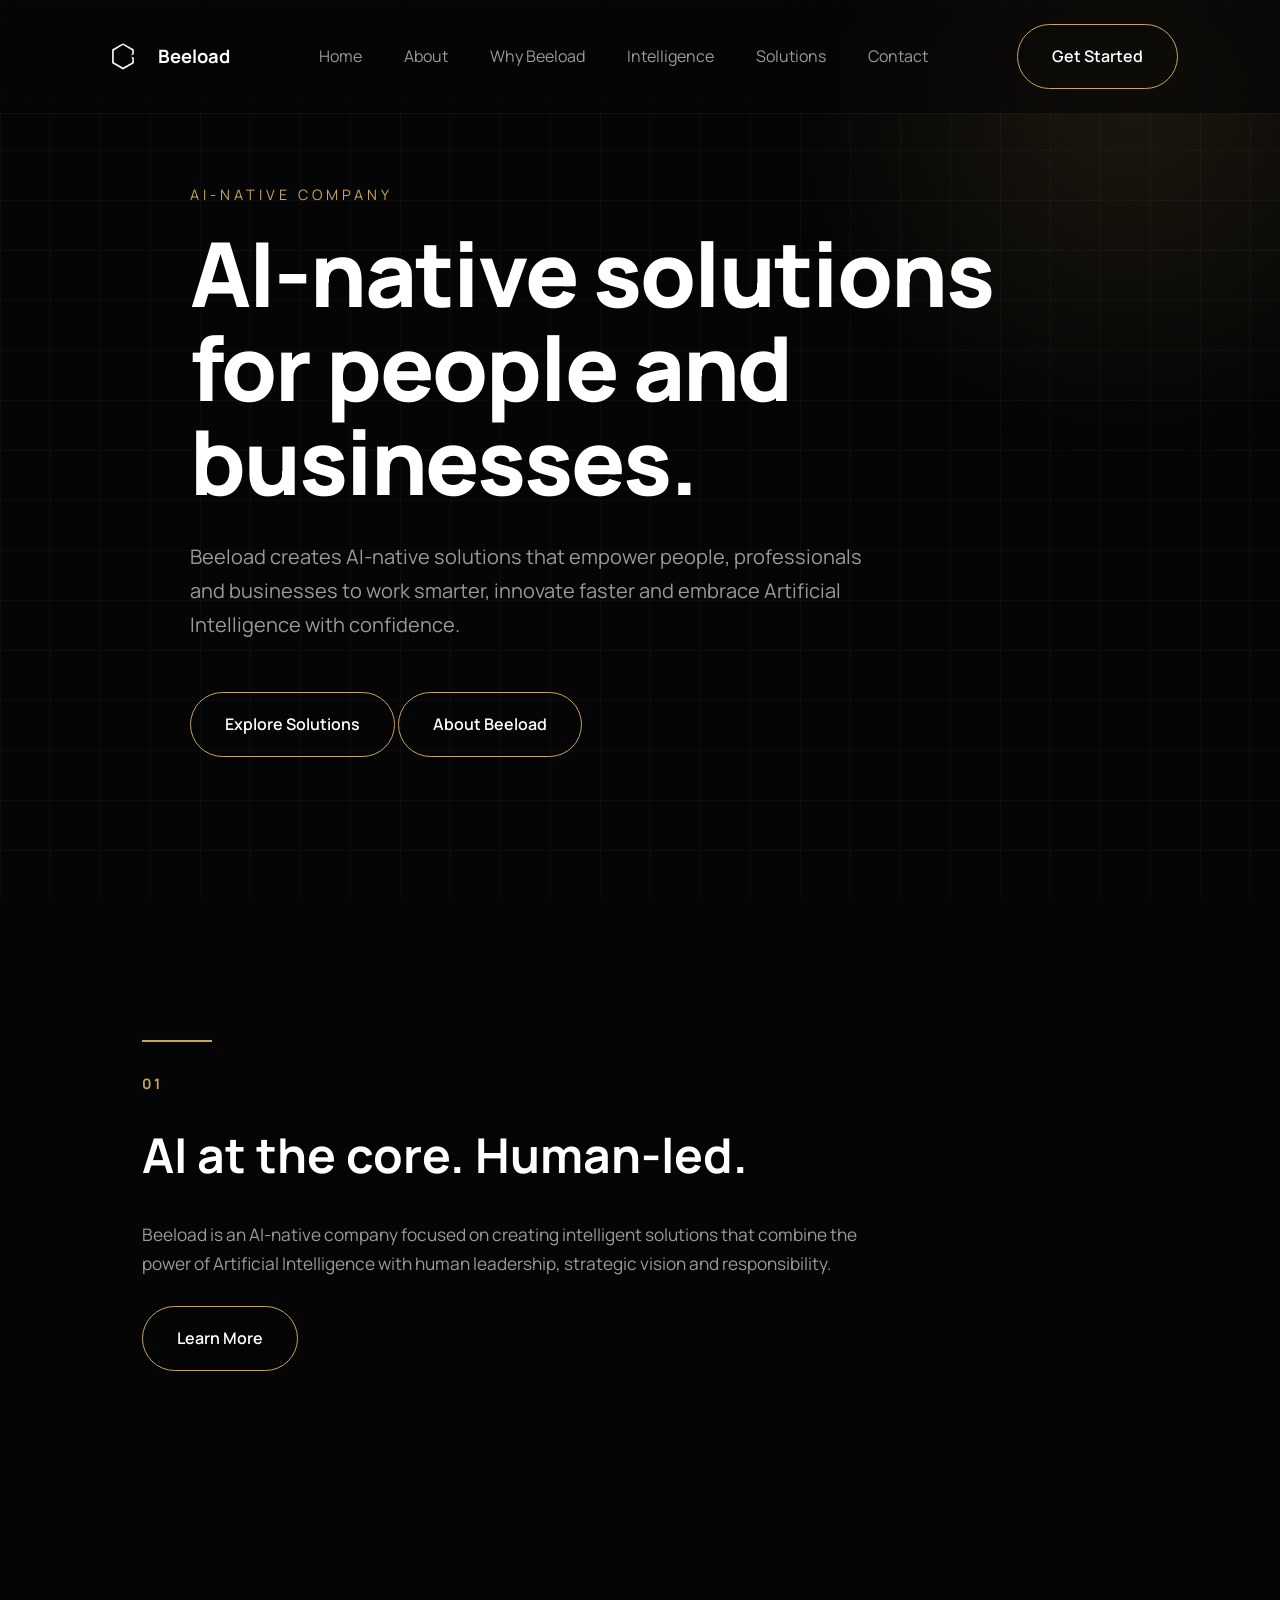
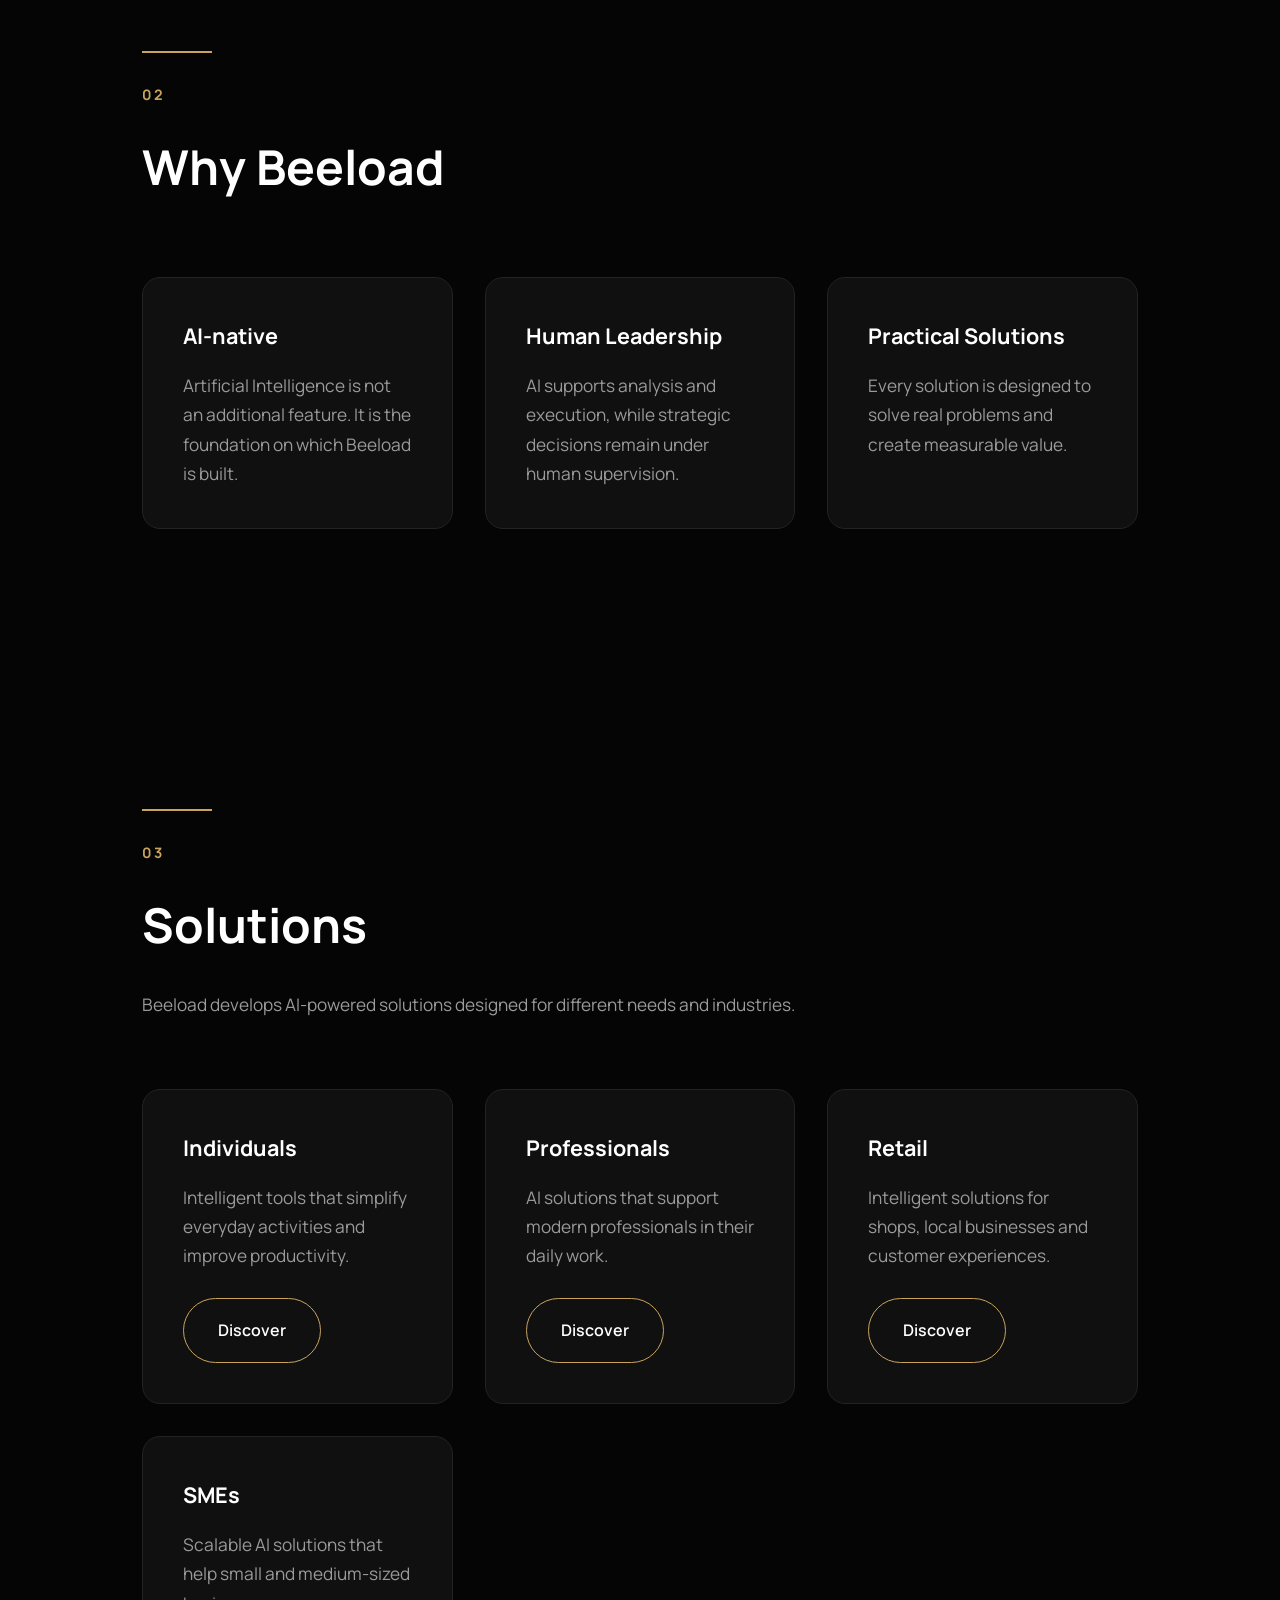
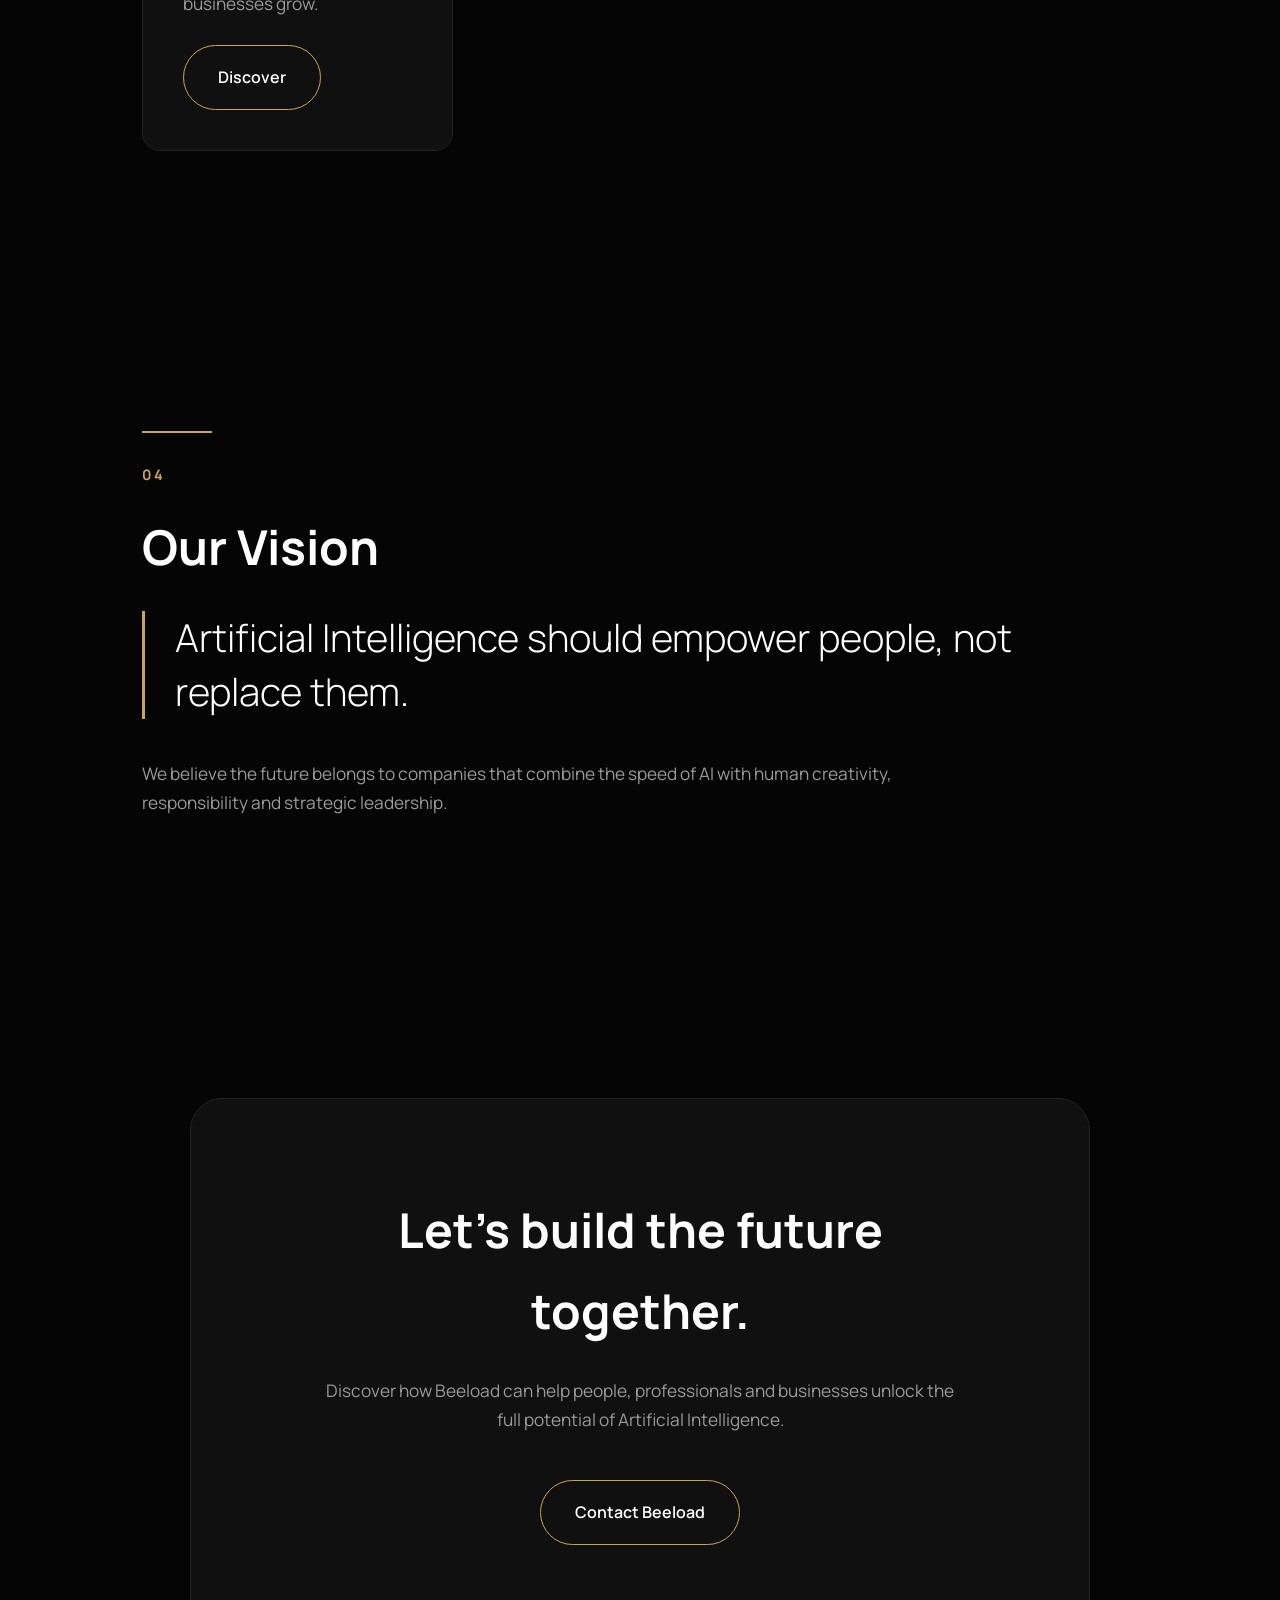
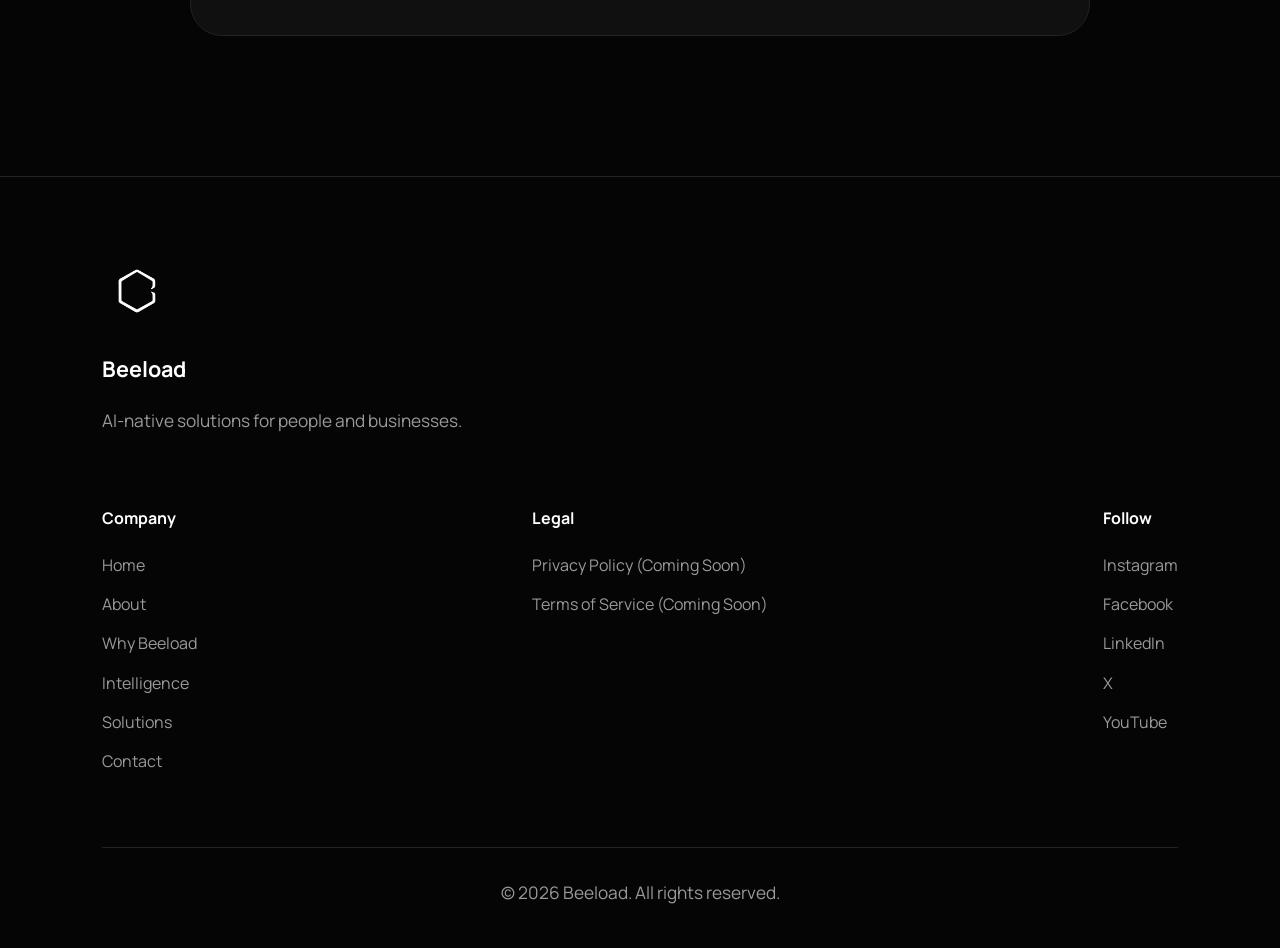
==== commit b423e29d: "Update index.html" ====
--- a/index.html
+++ b/index.html
@@ -578,9 +578,9 @@
 
             </h4>
 
-            <a href="privacy.html">Privacy Policy</a>
-
-            <a href="terms.html">Terms of Service</a>
+            <a href="#">Privacy Policy (Coming Soon)</a>
+
+<a href="#">Terms of Service (Coming Soon)</a>
 
         </div>
 
